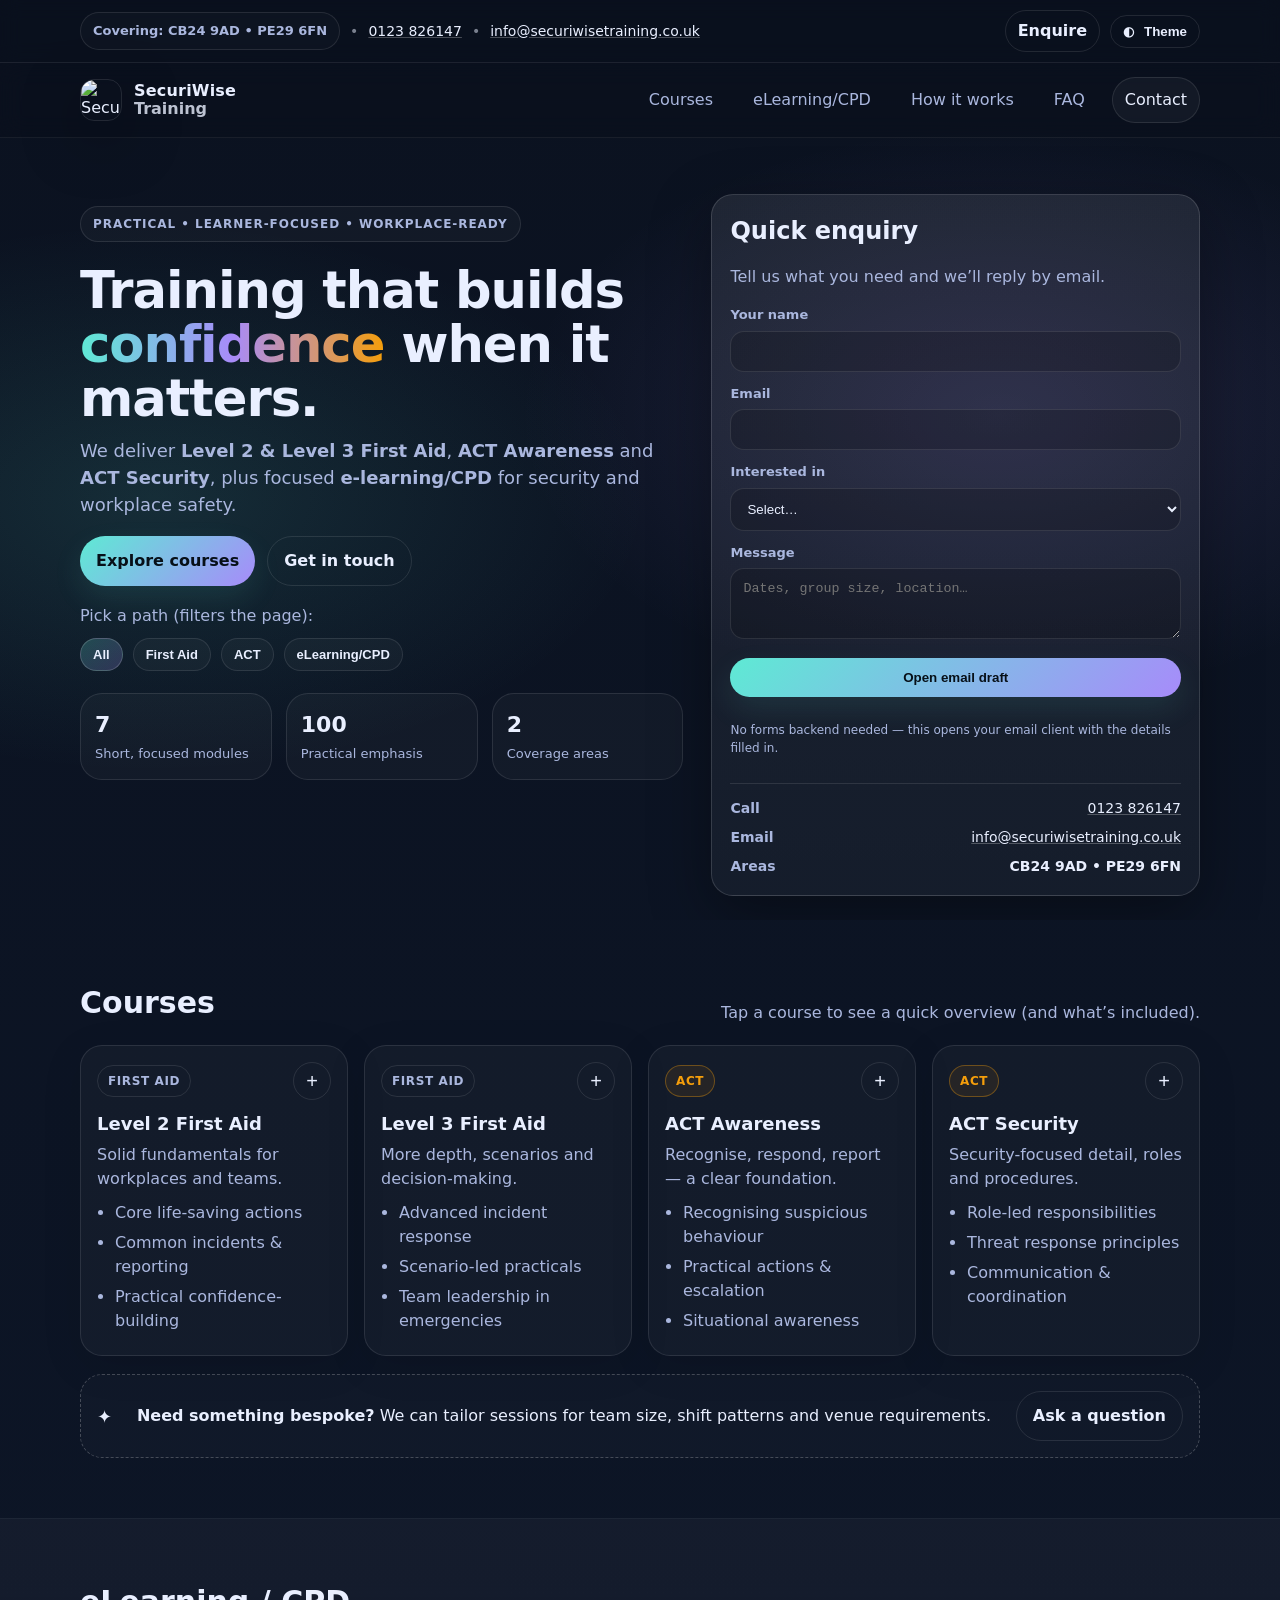
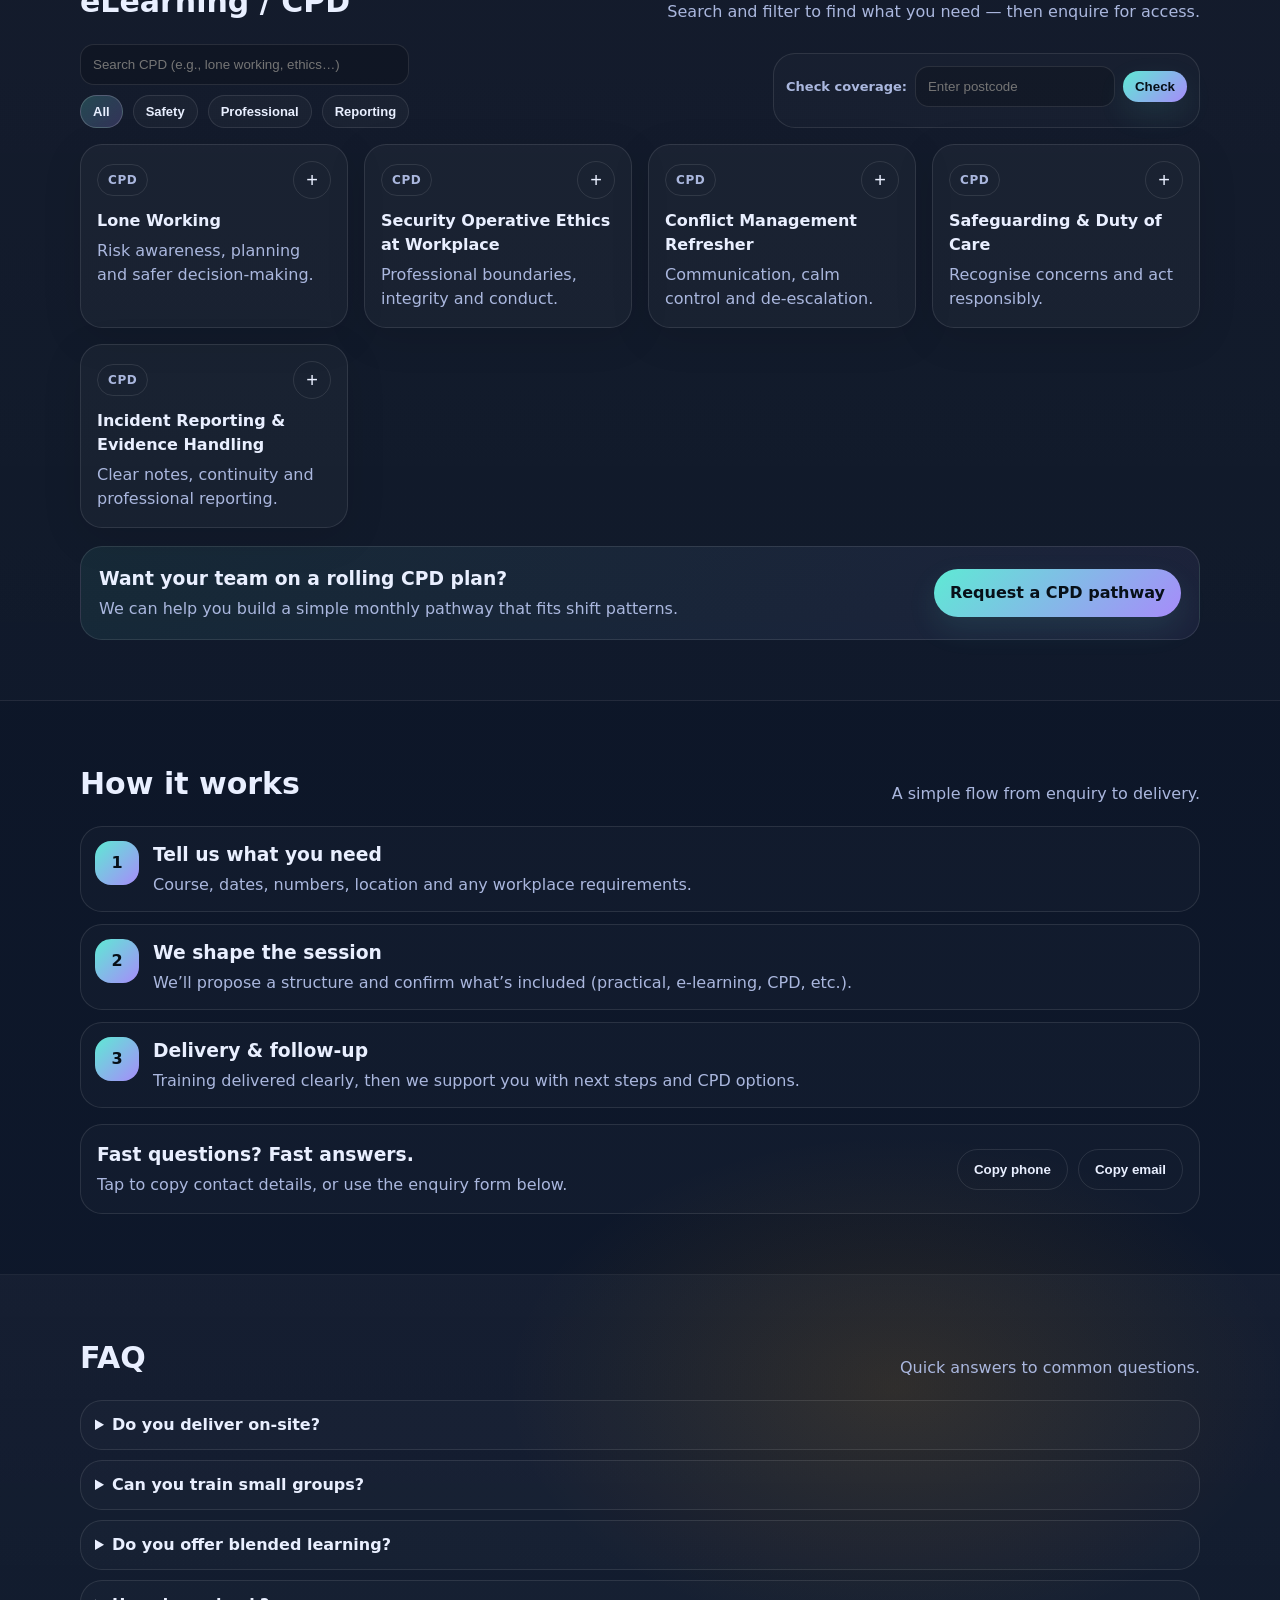
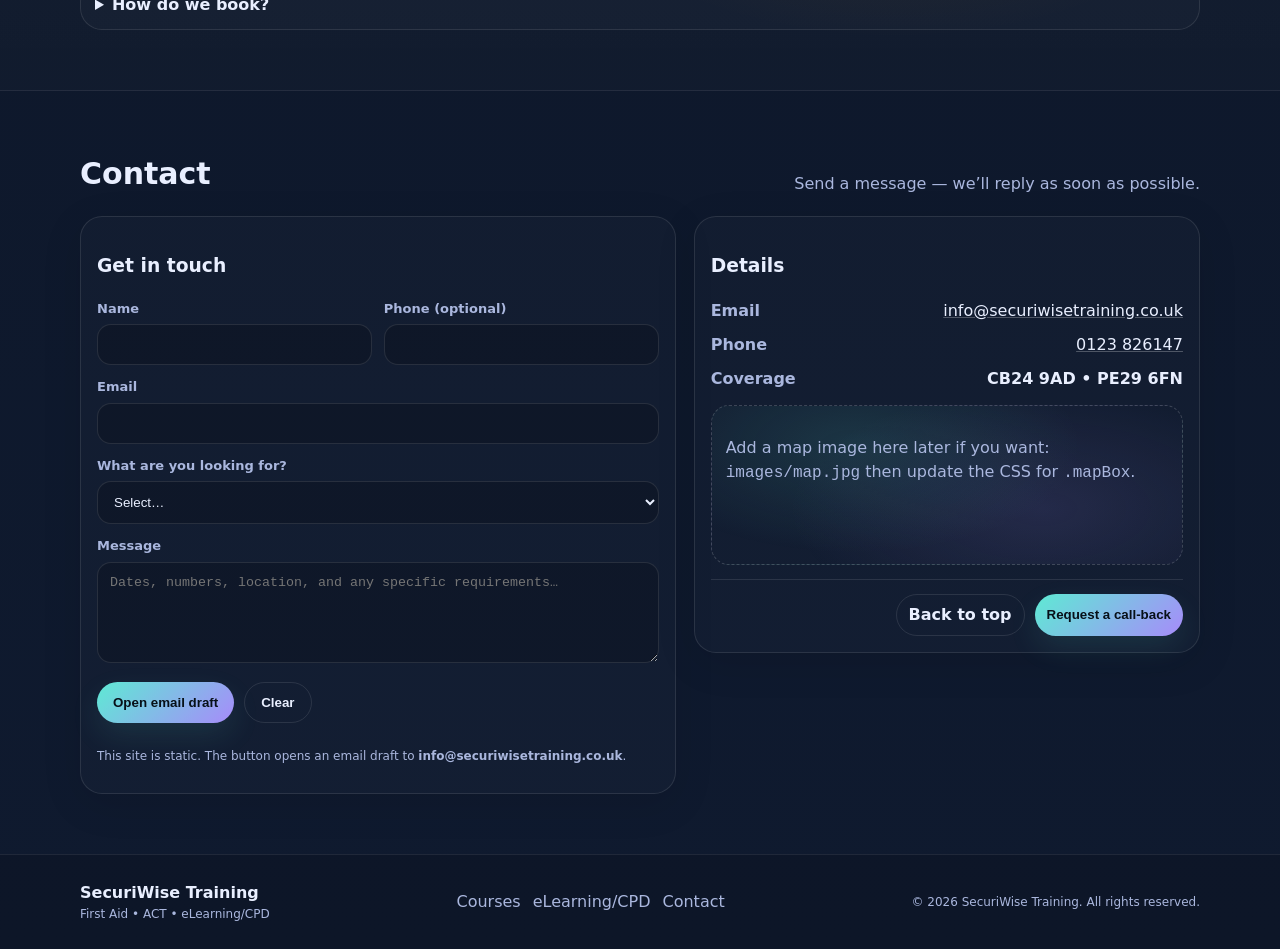
==== index.html @ cd2e047e "Add files via upload" ====
<!doctype html>
<html lang="en-GB">
<head>
  <meta charset="utf-8" />
  <meta name="viewport" content="width=device-width, initial-scale=1" />
  <meta name="theme-color" content="#0b1220" />
  <meta name="description" content="SecuriWise Training delivers Level 2 & Level 3 First Aid, ACT Awareness & ACT Security, plus e-learning/CPD for security and workplace safety." />

  <title>SecuriWise Training | First Aid • ACT • eLearning/CPD</title>

  <!-- Favicons (place in /images) -->
  <link rel="icon" type="image/png" href="images/favicon.png" />
  <link rel="apple-touch-icon" href="images/apple-touch-icon.png" />

  <!-- Social preview (replace image if you wish) -->
  <meta property="og:title" content="SecuriWise Training" />
  <meta property="og:description" content="First Aid (L2/L3), ACT Awareness & ACT Security, plus e-learning/CPD." />
  <meta property="og:image" content="images/og-image.png" />

  <link rel="stylesheet" href="styles.css" />
</head>

<body>
  <div class="scroll-progress" aria-hidden="true"><span></span></div>

  <!-- Top bar -->
  <div class="topbar" role="note" aria-label="Quick contact">
    <div class="container topbar__inner">
      <div class="topbar__left">
        <span class="chip chip--quiet">Covering: <strong>CB24 9AD</strong> • <strong>PE29 6FN</strong></span>
        <span class="topbar__sep" aria-hidden="true">•</span>
        <button class="linklike" data-copy="0123 826147" aria-label="Copy phone number">0123 826147</button>
        <span class="topbar__sep" aria-hidden="true">•</span>
        <button class="linklike" data-copy="info@securiwisetraining.co.uk" aria-label="Copy email address">info@securiwisetraining.co.uk</button>
      </div>

      <div class="topbar__right">
        <a class="btn btn--small btn--ghost" href="#contact">Enquire</a>
        <button class="btn btn--small btn--ghost" id="themeToggle" type="button" aria-label="Toggle theme">
          <span class="icon" aria-hidden="true">◐</span><span class="hide-sm">Theme</span>
        </button>
      </div>
    </div>
  </div>

  <!-- Header -->
  <header class="header" id="top">
    <div class="container header__inner">
      <a class="brand" href="#top" aria-label="SecuriWise Training home">
        <img class="brand__logo" src="images/logo.png" alt="SecuriWise Training logo" />
        <span class="brand__text">
          <span class="brand__name">SecuriWise</span>
          <span class="brand__tag">Training</span>
        </span>
      </a>

      <nav class="nav" aria-label="Primary">
        <button class="nav__toggle" id="navToggle" type="button" aria-expanded="false" aria-controls="navMenu">
          <span class="nav__toggleLines" aria-hidden="true"></span>
          <span class="sr-only">Menu</span>
        </button>

        <div class="nav__menu" id="navMenu">
          <a class="nav__link" href="#courses">Courses</a>
          <a class="nav__link" href="#elearning">eLearning/CPD</a>
          <a class="nav__link" href="#how">How it works</a>
          <a class="nav__link" href="#faq">FAQ</a>
          <a class="nav__link nav__cta" href="#contact">Contact</a>
        </div>
      </nav>
    </div>
  </header>

  <main>
    <!-- Hero -->
    <section class="hero">
      <div class="container hero__grid">
        <div class="hero__copy reveal">
          <p class="eyebrow">Practical • Learner-focused • Workplace-ready</p>
          <h1>Training that builds <span class="grad">confidence</span> when it matters.</h1>
          <p class="lead">
            We deliver <strong>Level 2 & Level 3 First Aid</strong>, <strong>ACT Awareness</strong> and <strong>ACT Security</strong>,
            plus focused <strong>e-learning/CPD</strong> for security and workplace safety.
          </p>

          <div class="hero__actions">
            <a class="btn" href="#courses">Explore courses</a>
            <a class="btn btn--ghost" href="#contact">Get in touch</a>
          </div>

          <div class="path">
            <p class="path__label">Pick a path (filters the page):</p>
            <div class="path__chips" role="group" aria-label="Course quick filters">
              <button class="chip chip--active" data-filter="all" type="button">All</button>
              <button class="chip" data-filter="firstaid" type="button">First Aid</button>
              <button class="chip" data-filter="act" type="button">ACT</button>
              <button class="chip" data-filter="cpd" type="button">eLearning/CPD</button>
            </div>
          </div>

          <div class="trust">
            <div class="trust__item">
              <span class="trust__num" data-count="7">0</span>
              <span class="trust__label">Short, focused modules</span>
            </div>
            <div class="trust__item">
              <span class="trust__num" data-count="100">0</span>
              <span class="trust__label">Practical emphasis</span>
            </div>
            <div class="trust__item">
              <span class="trust__num" data-count="2">0</span>
              <span class="trust__label">Coverage areas</span>
            </div>
          </div>
        </div>

        <div class="hero__card reveal" aria-label="Quick enquiry card">
          <div class="glassCard">
            <h2>Quick enquiry</h2>
            <p class="muted">Tell us what you need and we’ll reply by email.</p>

            <form id="quickForm" class="form">
              <label>
                <span>Your name</span>
                <input name="name" type="text" autocomplete="name" required />
              </label>

              <label>
                <span>Email</span>
                <input name="email" type="email" autocomplete="email" required />
              </label>

              <label>
                <span>Interested in</span>
                <select name="topic" required>
                  <option value="" selected disabled>Select…</option>
                  <option>Level 2 First Aid</option>
                  <option>Level 3 First Aid</option>
                  <option>ACT Awareness</option>
                  <option>ACT Security</option>
                  <option>eLearning/CPD</option>
                </select>
              </label>

              <label>
                <span>Message</span>
                <textarea name="message" rows="3" placeholder="Dates, group size, location…" required></textarea>
              </label>

              <button class="btn btn--full" type="submit">Open email draft</button>
              <p class="tiny muted">No forms backend needed — this opens your email client with the details filled in.</p>
            </form>

            <div class="divider"></div>

            <div class="mini">
              <div class="mini__row">
                <span class="mini__k">Call</span>
                <button class="linklike" data-copy="0123 826147">0123 826147</button>
              </div>
              <div class="mini__row">
                <span class="mini__k">Email</span>
                <button class="linklike" data-copy="info@securiwisetraining.co.uk">info@securiwisetraining.co.uk</button>
              </div>
              <div class="mini__row">
                <span class="mini__k">Areas</span>
                <span class="mini__v">CB24 9AD • PE29 6FN</span>
              </div>
            </div>
          </div>
        </div>
      </div>

      <div class="hero__bg" aria-hidden="true"></div>
    </section>

    <!-- Courses -->
    <section class="section" id="courses">
      <div class="container">
        <div class="section__head reveal">
          <h2>Courses</h2>
          <p class="muted">Tap a course to see a quick overview (and what’s included).</p>
        </div>

        <div class="grid cards" id="courseGrid" aria-label="Course list">
          <!-- First Aid -->
          <article class="card reveal" data-tags="firstaid">
            <div class="card__top">
              <span class="pill">First Aid</span>
              <button class="iconBtn" data-open="l2" aria-label="Open details">+</button>
            </div>
            <h3>Level 2 First Aid</h3>
            <p class="muted">Solid fundamentals for workplaces and teams.</p>
            <ul class="ticks">
              <li>Core life-saving actions</li>
              <li>Common incidents & reporting</li>
              <li>Practical confidence-building</li>
            </ul>
          </article>

          <article class="card reveal" data-tags="firstaid">
            <div class="card__top">
              <span class="pill">First Aid</span>
              <button class="iconBtn" data-open="l3" aria-label="Open details">+</button>
            </div>
            <h3>Level 3 First Aid</h3>
            <p class="muted">More depth, scenarios and decision-making.</p>
            <ul class="ticks">
              <li>Advanced incident response</li>
              <li>Scenario-led practicals</li>
              <li>Team leadership in emergencies</li>
            </ul>
          </article>

          <!-- ACT -->
          <article class="card reveal" data-tags="act">
            <div class="card__top">
              <span class="pill pill--warn">ACT</span>
              <button class="iconBtn" data-open="act-awareness" aria-label="Open details">+</button>
            </div>
            <h3>ACT Awareness</h3>
            <p class="muted">Recognise, respond, report — a clear foundation.</p>
            <ul class="ticks">
              <li>Recognising suspicious behaviour</li>
              <li>Practical actions & escalation</li>
              <li>Situational awareness</li>
            </ul>
          </article>

          <article class="card reveal" data-tags="act">
            <div class="card__top">
              <span class="pill pill--warn">ACT</span>
              <button class="iconBtn" data-open="act-security" aria-label="Open details">+</button>
            </div>
            <h3>ACT Security</h3>
            <p class="muted">Security-focused detail, roles and procedures.</p>
            <ul class="ticks">
              <li>Role-led responsibilities</li>
              <li>Threat response principles</li>
              <li>Communication & coordination</li>
            </ul>
          </article>
        </div>

        <div class="note reveal">
          <div class="note__icon" aria-hidden="true">✦</div>
          <div class="note__body">
            <p><strong>Need something bespoke?</strong> We can tailor sessions for team size, shift patterns and venue requirements.</p>
          </div>
          <a class="btn btn--ghost" href="#contact">Ask a question</a>
        </div>
      </div>
    </section>

    <!-- eLearning / CPD -->
    <section class="section section--alt" id="elearning">
      <div class="container">
        <div class="section__head reveal">
          <h2>eLearning / CPD</h2>
          <p class="muted">Search and filter to find what you need — then enquire for access.</p>
        </div>

        <div class="cpdTools reveal">
          <div class="cpdTools__left">
            <label class="search">
              <span class="sr-only">Search CPD</span>
              <input id="cpdSearch" type="search" placeholder="Search CPD (e.g., lone working, ethics…)" />
            </label>

            <div class="tagRow" role="group" aria-label="CPD filters">
              <button class="chip chip--active" data-cpd="all" type="button">All</button>
              <button class="chip" data-cpd="safety" type="button">Safety</button>
              <button class="chip" data-cpd="professional" type="button">Professional</button>
              <button class="chip" data-cpd="reporting" type="button">Reporting</button>
            </div>
          </div>

          <div class="cpdTools__right">
            <div class="checker" aria-label="Coverage checker">
              <span class="checker__label">Check coverage:</span>
              <input id="postcode" type="text" inputmode="text" placeholder="Enter postcode" />
              <button class="btn btn--small" id="checkBtn" type="button">Check</button>
              <span class="checker__out" id="checkOut" aria-live="polite"></span>
            </div>
          </div>
        </div>

        <div class="grid cards" id="cpdGrid" aria-label="CPD list">
          <article class="card card--compact reveal" data-cpd-tags="safety">
            <div class="card__top">
              <span class="pill pill--quiet">CPD</span>
              <button class="iconBtn" data-open="cpd-lone" aria-label="Open details">+</button>
            </div>
            <h3>Lone Working</h3>
            <p class="muted">Risk awareness, planning and safer decision-making.</p>
          </article>

          <article class="card card--compact reveal" data-cpd-tags="professional">
            <div class="card__top">
              <span class="pill pill--quiet">CPD</span>
              <button class="iconBtn" data-open="cpd-ethics" aria-label="Open details">+</button>
            </div>
            <h3>Security Operative Ethics at Workplace</h3>
            <p class="muted">Professional boundaries, integrity and conduct.</p>
          </article>

          <article class="card card--compact reveal" data-cpd-tags="professional">
            <div class="card__top">
              <span class="pill pill--quiet">CPD</span>
              <button class="iconBtn" data-open="cpd-conflict" aria-label="Open details">+</button>
            </div>
            <h3>Conflict Management Refresher</h3>
            <p class="muted">Communication, calm control and de-escalation.</p>
          </article>

          <article class="card card--compact reveal" data-cpd-tags="professional">
            <div class="card__top">
              <span class="pill pill--quiet">CPD</span>
              <button class="iconBtn" data-open="cpd-safeguarding" aria-label="Open details">+</button>
            </div>
            <h3>Safeguarding & Duty of Care</h3>
            <p class="muted">Recognise concerns and act responsibly.</p>
          </article>

          <article class="card card--compact reveal" data-cpd-tags="reporting">
            <div class="card__top">
              <span class="pill pill--quiet">CPD</span>
              <button class="iconBtn" data-open="cpd-reporting" aria-label="Open details">+</button>
            </div>
            <h3>Incident Reporting & Evidence Handling</h3>
            <p class="muted">Clear notes, continuity and professional reporting.</p>
          </article>
        </div>

        <div class="ctaRow reveal">
          <div class="ctaRow__text">
            <h3>Want your team on a rolling CPD plan?</h3>
            <p class="muted">We can help you build a simple monthly pathway that fits shift patterns.</p>
          </div>
          <a class="btn" href="#contact">Request a CPD pathway</a>
        </div>
      </div>
    </section>

    <!-- How it works -->
    <section class="section" id="how">
      <div class="container">
        <div class="section__head reveal">
          <h2>How it works</h2>
          <p class="muted">A simple flow from enquiry to delivery.</p>
        </div>

        <div class="steps">
          <div class="step reveal">
            <div class="step__num">1</div>
            <div class="step__body">
              <h3>Tell us what you need</h3>
              <p class="muted">Course, dates, numbers, location and any workplace requirements.</p>
            </div>
          </div>

          <div class="step reveal">
            <div class="step__num">2</div>
            <div class="step__body">
              <h3>We shape the session</h3>
              <p class="muted">We’ll propose a structure and confirm what’s included (practical, e-learning, CPD, etc.).</p>
            </div>
          </div>

          <div class="step reveal">
            <div class="step__num">3</div>
            <div class="step__body">
              <h3>Delivery & follow-up</h3>
              <p class="muted">Training delivered clearly, then we support you with next steps and CPD options.</p>
            </div>
          </div>
        </div>

        <div class="banner reveal">
          <div>
            <h3>Fast questions? Fast answers.</h3>
            <p class="muted">Tap to copy contact details, or use the enquiry form below.</p>
          </div>
          <div class="banner__actions">
            <button class="btn btn--ghost" data-copy="0123 826147" type="button">Copy phone</button>
            <button class="btn btn--ghost" data-copy="info@securiwisetraining.co.uk" type="button">Copy email</button>
          </div>
        </div>
      </div>
    </section>

    <!-- FAQ -->
    <section class="section section--alt" id="faq">
      <div class="container">
        <div class="section__head reveal">
          <h2>FAQ</h2>
          <p class="muted">Quick answers to common questions.</p>
        </div>

        <div class="faq" id="faqList">
          <details class="faq__item reveal">
            <summary>Do you deliver on-site?</summary>
            <p>Yes — depending on group size and facilities. Tell us your postcode and preferred dates and we’ll advise.</p>
          </details>

          <details class="faq__item reveal">
            <summary>Can you train small groups?</summary>
            <p>Absolutely. We can deliver for individuals, small teams, or larger cohorts — just share numbers and requirements.</p>
          </details>

          <details class="faq__item reveal">
            <summary>Do you offer blended learning?</summary>
            <p>Yes. Some topics work well with e-learning plus a short practical or workshop session.</p>
          </details>

          <details class="faq__item reveal">
            <summary>How do we book?</summary>
            <p>Use the enquiry form below (or the quick enquiry card at the top). We’ll confirm availability and the best route.</p>
          </details>
        </div>
      </div>
    </section>

    <!-- Contact -->
    <section class="section" id="contact">
      <div class="container">
        <div class="section__head reveal">
          <h2>Contact</h2>
          <p class="muted">Send a message — we’ll reply as soon as possible.</p>
        </div>

        <div class="contactGrid">
          <div class="contactCard reveal">
            <h3>Get in touch</h3>

            <form id="contactForm" class="form">
              <div class="form__row">
                <label>
                  <span>Name</span>
                  <input name="name" type="text" autocomplete="name" required />
                </label>
                <label>
                  <span>Phone (optional)</span>
                  <input name="phone" type="tel" autocomplete="tel" />
                </label>
              </div>

              <label>
                <span>Email</span>
                <input name="email" type="email" autocomplete="email" required />
              </label>

              <label>
                <span>What are you looking for?</span>
                <select name="interest" required>
                  <option value="" selected disabled>Select…</option>
                  <option>Level 2 First Aid</option>
                  <option>Level 3 First Aid</option>
                  <option>ACT Awareness</option>
                  <option>ACT Security</option>
                  <option>eLearning / CPD</option>
                  <option>Bespoke / Other</option>
                </select>
              </label>

              <label>
                <span>Message</span>
                <textarea name="message" rows="5" placeholder="Dates, numbers, location, and any specific requirements…" required></textarea>
              </label>

              <div class="form__actions">
                <button class="btn" type="submit">Open email draft</button>
                <button class="btn btn--ghost" type="reset">Clear</button>
              </div>

              <p class="tiny muted">This site is static. The button opens an email draft to <strong>info@securiwisetraining.co.uk</strong>.</p>
            </form>
          </div>

          <aside class="infoCard reveal" aria-label="Contact details">
            <h3>Details</h3>

            <div class="infoList">
              <div class="infoRow">
                <span class="infoK">Email</span>
                <button class="linklike" data-copy="info@securiwisetraining.co.uk">info@securiwisetraining.co.uk</button>
              </div>
              <div class="infoRow">
                <span class="infoK">Phone</span>
                <button class="linklike" data-copy="0123 826147">0123 826147</button>
              </div>
              <div class="infoRow">
                <span class="infoK">Coverage</span>
                <span class="infoV">CB24 9AD • PE29 6FN</span>
              </div>
            </div>

            <div class="mapBox" role="img" aria-label="Map placeholder">
              <p class="muted">
                Add a map image here later if you want:
                <code>images/map.jpg</code> then update the CSS for <code>.mapBox</code>.
              </p>
            </div>

            <div class="divider"></div>

            <div class="infoActions">
              <a class="btn btn--small btn--ghost" href="#top">Back to top</a>
              <button class="btn btn--small" id="callBtn" type="button">Request a call-back</button>
            </div>
          </aside>
        </div>
      </div>
    </section>
  </main>

  <footer class="footer">
    <div class="container footer__inner">
      <div>
        <strong>SecuriWise Training</strong>
        <div class="muted tiny">First Aid • ACT • eLearning/CPD</div>
      </div>
      <div class="footer__links">
        <a href="#courses">Courses</a>
        <a href="#elearning">eLearning/CPD</a>
        <a href="#contact">Contact</a>
      </div>
      <div class="muted tiny">© <span id="year"></span> SecuriWise Training. All rights reserved.</div>
    </div>
  </footer>

  <!-- Modal -->
  <dialog class="modal" id="modal">
    <form method="dialog" class="modal__inner">
      <div class="modal__head">
        <h3 id="modalTitle">Title</h3>
        <button class="iconBtn" value="cancel" aria-label="Close">×</button>
      </div>
      <div class="modal__body" id="modalBody"></div>
      <div class="modal__foot">
        <button class="btn btn--ghost" value="cancel">Close</button>
        <a class="btn" href="#contact" id="modalCta">Enquire</a>
      </div>
    </form>
  </dialog>

  <div class="toast" id="toast" role="status" aria-live="polite" aria-atomic="true"></div>

  <script src="script.js"></script>
</body>
</html>
---- styles.css ----
/* SecuriWise Training — 1-page site
   Tip: add your images inside /images and keep filenames the same. */

:root{
  --bg:#0b1220;
  --bg2:#0f1a2f;
  --card:#111c33;
  --card2:#0e172b;
  --text:#e9efff;
  --muted:#aab7de;
  --line: rgba(255,255,255,.10);
  --shadow: 0 18px 60px rgba(0,0,0,.35);
  --radius: 22px;

  --accent1:#5eead4; /* teal */
  --accent2:#a78bfa; /* violet */
  --accent3:#f59e0b; /* amber */
}

[data-theme="light"]{
  --bg:#f6f8ff;
  --bg2:#eef2ff;
  --card:#ffffff;
  --card2:#ffffff;
  --text:#0b1220;
  --muted:#4b5a78;
  --line: rgba(10,18,32,.12);
  --shadow: 0 14px 50px rgba(10,18,32,.12);
}

*{box-sizing:border-box}
html{scroll-behavior:smooth}
body{
  margin:0;
  font-family: ui-sans-serif, system-ui, -apple-system, Segoe UI, Roboto, Helvetica, Arial, "Apple Color Emoji","Segoe UI Emoji";
  background:
    radial-gradient(900px 500px at 12% 12%, rgba(94,234,212,.12), transparent 55%),
    radial-gradient(800px 480px at 78% 10%, rgba(167,139,250,.14), transparent 60%),
    radial-gradient(650px 420px at 70% 72%, rgba(245,158,11,.12), transparent 60%),
    linear-gradient(180deg, var(--bg), var(--bg2));
  color:var(--text);
  line-height:1.5;
}

img{max-width:100%; height:auto}
a{color:inherit; text-decoration:none}
code{font-family: ui-monospace, SFMono-Regular, Menlo, Monaco, Consolas, "Liberation Mono", "Courier New", monospace}

.container{
  width:min(1120px, calc(100% - 40px));
  margin-inline:auto;
}

/* Progress bar */
.scroll-progress{
  position:fixed; top:0; left:0; right:0; height:3px;
  background: transparent;
  z-index:9999;
}
.scroll-progress span{
  display:block; height:100%;
  width:0%;
  background: linear-gradient(90deg, var(--accent1), var(--accent2), var(--accent3));
}

/* Topbar */
.topbar{
  position:sticky; top:0;
  z-index:1000;
  background: rgba(10,16,28,.65);
  border-bottom: 1px solid rgba(255,255,255,.08);
  backdrop-filter: blur(10px);
}
[data-theme="light"] .topbar{
  background: rgba(255,255,255,.75);
  border-bottom: 1px solid rgba(10,18,32,.10);
}
.topbar__inner{
  display:flex; align-items:center; justify-content:space-between;
  gap:14px;
  padding:10px 0;
}
.topbar__left{
  display:flex; flex-wrap:wrap; align-items:center; gap:10px;
  font-size: 14px;
}
.topbar__sep{opacity:.5}
.topbar__right{display:flex; align-items:center; gap:10px}

.linklike{
  background:none; border:none; padding:0;
  color:inherit; cursor:pointer;
  font:inherit;
  text-decoration: underline;
  text-decoration-color: rgba(255,255,255,.25);
}
[data-theme="light"] .linklike{ text-decoration-color: rgba(10,18,32,.25); }
.linklike:hover{opacity:.9}

/* Buttons */
.btn{
  appearance:none;
  border:0;
  border-radius: 999px;
  padding: 12px 16px;
  cursor:pointer;
  background: linear-gradient(135deg, var(--accent1), var(--accent2));
  color: #071018;
  font-weight: 700;
  display:inline-flex; align-items:center; gap:10px;
  box-shadow: 0 12px 30px rgba(94,234,212,.10);
}
.btn:hover{transform: translateY(-1px)}
.btn:active{transform: translateY(0)}
.btn--ghost{
  background: transparent;
  color: var(--text);
  border: 1px solid var(--line);
  box-shadow:none;
}
.btn--small{padding:8px 12px; font-weight:700}
.btn--full{width:100%; justify-content:center}

.iconBtn{
  width:38px; height:38px;
  border-radius: 999px;
  border: 1px solid var(--line);
  background: transparent;
  color: var(--text);
  cursor:pointer;
  font-size: 20px;
  display:grid; place-items:center;
}
.iconBtn:hover{background: rgba(255,255,255,.06)}
[data-theme="light"] .iconBtn:hover{background: rgba(10,18,32,.05)}

/* Header */
.header{
  position:sticky;
  top:52px; /* below topbar */
  z-index:900;
  background: rgba(10,16,28,.42);
  backdrop-filter: blur(12px);
  border-bottom: 1px solid rgba(255,255,255,.06);
}
[data-theme="light"] .header{
  background: rgba(255,255,255,.65);
  border-bottom: 1px solid rgba(10,18,32,.10);
}
.header__inner{
  display:flex; align-items:center; justify-content:space-between;
  padding:14px 0;
  gap:16px;
}

.brand{
  display:flex; align-items:center; gap:12px;
  min-width: 240px;
}
.brand__logo{
  width:42px; height:42px;
  border-radius: 14px;
  border: 1px solid var(--line);
  box-shadow: var(--shadow);
  object-fit: cover;
}
.brand__text{display:flex; flex-direction:column; line-height:1.1}
.brand__name{font-weight:900; letter-spacing:.2px}
.brand__tag{font-weight:700; opacity:.8}

/* Nav */
.nav{display:flex; align-items:center}
.nav__toggle{
  display:none;
  width:44px; height:44px;
  border-radius: 14px;
  border: 1px solid var(--line);
  background: transparent;
  color: var(--text);
}
.nav__toggleLines{
  width:18px; height:2px; background: currentColor;
  display:block; position:relative; margin:auto;
}
.nav__toggleLines::before,.nav__toggleLines::after{
  content:""; position:absolute; left:0;
  width:18px; height:2px; background: currentColor;
}
.nav__toggleLines::before{top:-6px}
.nav__toggleLines::after{top:6px}

.nav__menu{
  display:flex; align-items:center; gap:14px;
}
.nav__link{
  padding:10px 12px;
  border-radius: 999px;
  border: 1px solid transparent;
  color: var(--muted);
}
.nav__link:hover{
  color: var(--text);
  background: rgba(255,255,255,.06);
  border-color: var(--line);
}
[data-theme="light"] .nav__link:hover{background: rgba(10,18,32,.05)}
.nav__cta{
  color: var(--text);
  border-color: var(--line);
  background: rgba(255,255,255,.04);
}

/* Hero */
.hero{
  position:relative;
  padding: 56px 0 24px;
  overflow:hidden;
}
.hero__grid{
  display:grid;
  grid-template-columns: 1.05fr .85fr;
  gap: 28px;
  align-items:start;
}
.hero__copy h1{
  font-size: clamp(34px, 4vw, 54px);
  letter-spacing: -0.02em;
  line-height: 1.05;
  margin: 10px 0 12px;
}
.hero__copy .lead{
  font-size: 18px;
  color: var(--muted);
  margin: 0 0 18px;
}
.eyebrow{
  display:inline-block;
  font-weight:800;
  letter-spacing:.08em;
  text-transform:uppercase;
  font-size: 12px;
  color: var(--muted);
  border: 1px solid var(--line);
  padding: 8px 12px;
  border-radius: 999px;
  background: rgba(255,255,255,.03);
}
.grad{
  background: linear-gradient(90deg, var(--accent1), var(--accent2), var(--accent3));
  -webkit-background-clip:text;
  background-clip:text;
  color: transparent;
}
.hero__actions{display:flex; gap:12px; flex-wrap:wrap; margin: 10px 0 16px}
.path{margin-top:18px}
.path__label{margin:0 0 10px; color: var(--muted)}
.path__chips{display:flex; flex-wrap:wrap; gap:10px}
.chip{
  border: 1px solid var(--line);
  background: rgba(255,255,255,.03);
  color: var(--text);
  padding: 8px 12px;
  border-radius: 999px;
  cursor:pointer;
  font-weight: 800;
  font-size: 13px;
}
.chip:hover{background: rgba(255,255,255,.07)}
.chip--active{
  background: linear-gradient(135deg, rgba(94,234,212,.22), rgba(167,139,250,.22));
  border-color: rgba(255,255,255,.18);
}
.chip--quiet{background: rgba(255,255,255,.02); font-weight:700; color: var(--muted)}
.pill{
  font-size: 12px;
  font-weight: 900;
  letter-spacing:.05em;
  text-transform:uppercase;
  padding: 6px 10px;
  border-radius: 999px;
  border: 1px solid var(--line);
  color: var(--muted);
}
.pill--warn{color: var(--accent3); border-color: rgba(245,158,11,.35); background: rgba(245,158,11,.08)}
.pill--quiet{color: var(--muted)}

.trust{
  display:grid;
  grid-template-columns: repeat(3, 1fr);
  gap: 14px;
  margin-top: 22px;
}
.trust__item{
  padding: 14px;
  border-radius: var(--radius);
  border: 1px solid var(--line);
  background: rgba(255,255,255,.03);
}
.trust__num{
  font-size: 22px;
  font-weight: 900;
  display:block;
}
.trust__label{color: var(--muted); font-size: 13px}

/* Glass card */
.glassCard{
  border-radius: var(--radius);
  border: 1px solid rgba(255,255,255,.14);
  background: linear-gradient(180deg, rgba(255,255,255,.08), rgba(255,255,255,.04));
  box-shadow: var(--shadow);
  padding: 18px;
}
[data-theme="light"] .glassCard{
  background: linear-gradient(180deg, rgba(10,18,32,.04), rgba(10,18,32,.02));
  border-color: rgba(10,18,32,.10);
}
.hero__card h2{margin:0 0 6px}
.muted{color: var(--muted)}
.tiny{font-size: 12px}
.divider{height:1px; background: var(--line); margin: 14px 0}

/* Forms */
.form{display:grid; gap: 12px; margin-top: 10px}
label span{display:block; font-size: 13px; color: var(--muted); margin-bottom: 6px; font-weight:700}
input, select, textarea{
  width:100%;
  padding: 12px 12px;
  border-radius: 14px;
  border: 1px solid var(--line);
  background: rgba(0,0,0,.18);
  color: var(--text);
  outline:none;
}
[data-theme="light"] input, [data-theme="light"] select, [data-theme="light"] textarea{
  background: rgba(255,255,255,.9);
  color: var(--text);
}
input:focus, select:focus, textarea:focus{
  border-color: rgba(94,234,212,.5);
  box-shadow: 0 0 0 4px rgba(94,234,212,.12);
}
.form__row{display:grid; grid-template-columns: 1fr 1fr; gap: 12px}
.form__actions{display:flex; gap: 10px; flex-wrap:wrap}

/* Mini info */
.mini{display:grid; gap: 8px}
.mini__row{display:flex; justify-content:space-between; gap: 12px; font-size: 14px}
.mini__k{color: var(--muted); font-weight:700}
.mini__v{color: var(--text); font-weight:700}

/* Sections */
.section{padding: 60px 0}
.section--alt{
  background: linear-gradient(180deg, rgba(255,255,255,.03), rgba(255,255,255,.01));
  border-top: 1px solid rgba(255,255,255,.06);
  border-bottom: 1px solid rgba(255,255,255,.06);
}
[data-theme="light"] .section--alt{
  background: linear-gradient(180deg, rgba(10,18,32,.03), rgba(10,18,32,.015));
  border-top: 1px solid rgba(10,18,32,.10);
  border-bottom: 1px solid rgba(10,18,32,.10);
}
.section__head{display:flex; align-items:flex-end; justify-content:space-between; gap: 20px; margin-bottom: 20px}
.section__head h2{margin:0; font-size: 30px}
.section__head p{margin:0; max-width: 62ch}

/* Grid cards */
.grid{
  display:grid;
  grid-template-columns: repeat(4, 1fr);
  gap: 16px;
}
.card{
  border-radius: var(--radius);
  border: 1px solid var(--line);
  background: rgba(255,255,255,.03);
  padding: 16px;
  box-shadow: 0 10px 40px rgba(0,0,0,.10);
  position:relative;
  overflow:hidden;
}
[data-theme="light"] .card{background: rgba(255,255,255,.95)}
.card__top{display:flex; justify-content:space-between; align-items:center; gap:10px}
.card h3{margin: 10px 0 6px; font-size: 18px}
.card p{margin:0}
.card--compact h3{font-size: 16px}
.ticks{margin: 10px 0 0; padding-left: 18px; color: var(--muted)}
.ticks li{margin: 6px 0}
.cards .card:hover{
  transform: translateY(-2px);
  box-shadow: var(--shadow);
  border-color: rgba(255,255,255,.18);
}

/* Note */
.note{
  margin-top: 18px;
  display:flex; align-items:center; justify-content:space-between; gap: 16px;
  padding: 16px;
  border-radius: var(--radius);
  border: 1px dashed rgba(255,255,255,.22);
  background: rgba(255,255,255,.02);
}
[data-theme="light"] .note{border-color: rgba(10,18,32,.18)}
.note__icon{font-size: 18px}
.note__body p{margin:0}

/* CPD tools */
.cpdTools{
  display:flex; align-items:flex-end; justify-content:space-between; gap: 16px;
  margin-bottom: 16px;
  flex-wrap:wrap;
}
.search input{min-width: min(520px, 100%)}
.tagRow{display:flex; flex-wrap:wrap; gap: 10px; margin-top: 10px}
.checker{
  display:grid;
  grid-template-columns: auto 1fr auto;
  gap: 8px;
  align-items:center;
  padding: 12px;
  border-radius: var(--radius);
  border: 1px solid var(--line);
  background: rgba(255,255,255,.02);
}
.checker input{min-width: 200px}
.checker__label{color: var(--muted); font-weight:800; font-size: 13px}
.checker__out{color: var(--muted); font-size: 13px}

/* CTA row */
.ctaRow{
  margin-top: 18px;
  padding: 18px;
  border-radius: var(--radius);
  border: 1px solid var(--line);
  background: linear-gradient(135deg, rgba(94,234,212,.08), rgba(167,139,250,.08));
  display:flex; align-items:center; justify-content:space-between; gap: 16px;
  flex-wrap:wrap;
}
.ctaRow h3{margin:0 0 4px}
.ctaRow p{margin:0}

/* Steps */
.steps{display:grid; gap: 12px}
.step{
  display:flex; gap: 14px; align-items:flex-start;
  padding: 14px;
  border-radius: var(--radius);
  border: 1px solid var(--line);
  background: rgba(255,255,255,.02);
}
.step__num{
  width:44px; height:44px;
  border-radius: 16px;
  display:grid; place-items:center;
  font-weight: 900;
  color: #071018;
  background: linear-gradient(135deg, var(--accent1), var(--accent2));
}
.step h3{margin:0 0 4px}
.step p{margin:0}

/* Banner */
.banner{
  margin-top: 16px;
  padding: 16px;
  border-radius: var(--radius);
  border: 1px solid var(--line);
  background: rgba(255,255,255,.02);
  display:flex; justify-content:space-between; align-items:center; gap: 12px;
  flex-wrap:wrap;
}
.banner h3{margin:0 0 4px}
.banner p{margin:0}
.banner__actions{display:flex; gap: 10px; flex-wrap:wrap}

/* FAQ */
.faq{display:grid; gap: 10px}
.faq__item{
  border-radius: var(--radius);
  border: 1px solid var(--line);
  background: rgba(255,255,255,.02);
  padding: 12px 14px;
}
.faq__item summary{
  cursor:pointer;
  font-weight: 900;
}
.faq__item p{margin: 10px 0 0; color: var(--muted)}
.faq__item[open]{background: rgba(255,255,255,.04)}

/* Contact */
.contactGrid{
  display:grid;
  grid-template-columns: 1fr .85fr;
  gap: 18px;
  align-items:start;
}
.contactCard, .infoCard{
  border-radius: var(--radius);
  border: 1px solid var(--line);
  background: rgba(255,255,255,.02);
  box-shadow: 0 10px 40px rgba(0,0,0,.10);
  padding: 16px;
}
.infoList{display:grid; gap: 10px; margin-top: 12px}
.infoRow{display:flex; justify-content:space-between; gap: 12px}
.infoK{color: var(--muted); font-weight:800}
.infoV{font-weight:800}
.mapBox{
  margin-top: 14px;
  border-radius: 18px;
  border: 1px dashed rgba(255,255,255,.18);
  padding: 14px;
  min-height: 160px;
  background:
    radial-gradient(380px 180px at 30% 25%, rgba(94,234,212,.12), transparent 60%),
    radial-gradient(420px 200px at 70% 65%, rgba(167,139,250,.12), transparent 60%);
}
[data-theme="light"] .mapBox{border-color: rgba(10,18,32,.18)}
.infoActions{display:flex; gap: 10px; flex-wrap:wrap; justify-content:flex-end}

/* Footer */
.footer{
  padding: 26px 0;
  border-top: 1px solid rgba(255,255,255,.08);
  background: rgba(0,0,0,.14);
}
[data-theme="light"] .footer{background: rgba(255,255,255,.6); border-top: 1px solid rgba(10,18,32,.10)}
.footer__inner{
  display:flex; align-items:center; justify-content:space-between;
  gap: 14px; flex-wrap:wrap;
}
.footer__links{display:flex; gap: 12px; flex-wrap:wrap}
.footer__links a{color: var(--muted)}
.footer__links a:hover{color: var(--text)}

/* Modal */
.modal{
  border: 0;
  padding: 0;
  border-radius: var(--radius);
  width: min(720px, calc(100% - 28px));
  box-shadow: var(--shadow);
  background: transparent;
}
.modal::backdrop{background: rgba(0,0,0,.6)}
.modal__inner{
  border-radius: var(--radius);
  border: 1px solid var(--line);
  background: var(--card);
  padding: 14px;
}
[data-theme="light"] .modal__inner{background: #ffffff}
.modal__head{
  display:flex; align-items:center; justify-content:space-between;
  gap: 10px; padding: 6px 6px 10px;
  border-bottom: 1px solid var(--line);
}
.modal__head h3{margin:0}
.modal__body{padding: 12px 6px; color: var(--muted)}
.modal__body ul{margin: 10px 0 0; padding-left: 18px}
.modal__foot{
  display:flex; justify-content:flex-end; gap: 10px;
  padding: 10px 6px 6px;
  border-top: 1px solid var(--line);
}

/* Toast */
.toast{
  position: fixed;
  left: 50%;
  bottom: 18px;
  transform: translateX(-50%);
  z-index: 2000;
  background: rgba(0,0,0,.75);
  color: #fff;
  border: 1px solid rgba(255,255,255,.16);
  padding: 10px 12px;
  border-radius: 14px;
  max-width: min(540px, calc(100% - 28px));
  opacity: 0;
  pointer-events: none;
  transition: opacity .22s ease, transform .22s ease;
}
.toast.show{opacity: 1; transform: translateX(-50%) translateY(-4px)}

.sr-only{
  position:absolute; width:1px; height:1px; padding:0; margin:-1px;
  overflow:hidden; clip: rect(0,0,0,0); border:0;
}
.hide-sm{display:inline}

/* Reveal animation */
.reveal{opacity:0; transform: translateY(10px); transition: opacity .55s ease, transform .55s ease}
.reveal.in{opacity:1; transform:none}

/* Responsive */
@media (max-width: 980px){
  .hero__grid{grid-template-columns: 1fr; }
  .grid{grid-template-columns: repeat(2, 1fr)}
  .contactGrid{grid-template-columns: 1fr}
  .search input{min-width: 100%}
}

@media (max-width: 640px){
  .hide-sm{display:none}
  .topbar__inner{gap:10px}
  .brand{min-width: unset}
  .nav__toggle{display:inline-grid; place-items:center}
  .nav__menu{
    position:absolute;
    right: 20px;
    top: calc(52px + 62px);
    display:none;
    flex-direction:column;
    align-items:stretch;
    gap: 6px;
    padding: 10px;
    border-radius: var(--radius);
    border: 1px solid var(--line);
    background: rgba(10,16,28,.92);
    backdrop-filter: blur(14px);
    box-shadow: var(--shadow);
    min-width: 220px;
  }
  [data-theme="light"] .nav__menu{background: rgba(255,255,255,.94)}
  .nav__menu.open{display:flex}
  .nav__link{color: var(--text)}
  .trust{grid-template-columns: 1fr; }
  .form__row{grid-template-columns: 1fr}
  .grid{grid-template-columns: 1fr}
}
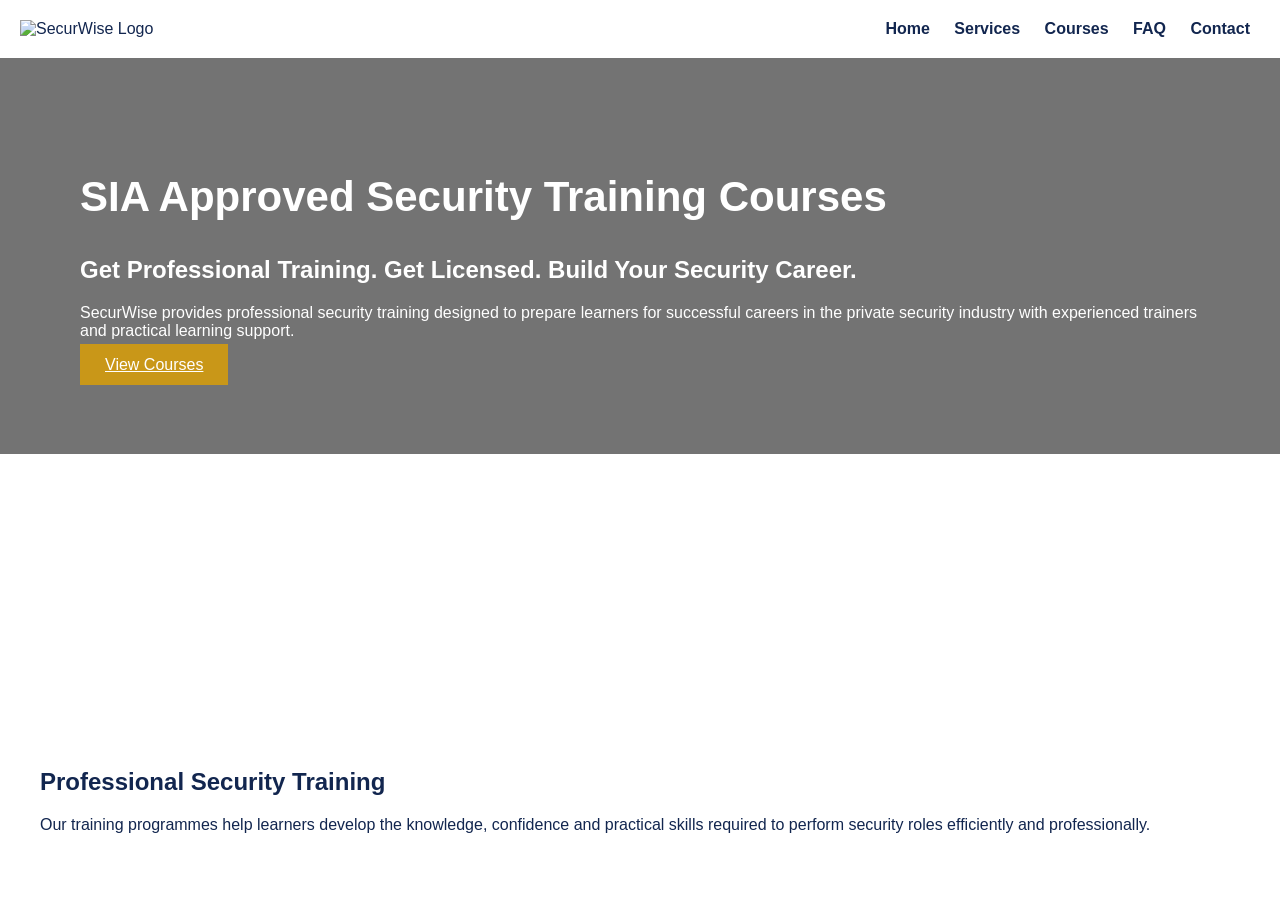
==== commit efe43ddc: "Add files via upload" ====
--- a/index.html
+++ b/index.html
@@ -1,551 +1,37 @@
-<!doctype html>
-<html lang="en-GB">
+<!DOCTYPE html>
+<html lang="en">
 <head>
-  <meta charset="utf-8" />
-  <meta name="viewport" content="width=device-width, initial-scale=1" />
-  <meta name="theme-color" content="#0b1220" />
-  <meta name="description" content="SecuriWise Training delivers Level 2 & Level 3 First Aid, ACT Awareness & ACT Security, plus e-learning/CPD for security and workplace safety." />
+<meta charset="UTF-8">
+<meta name="viewport" content="width=device-width, initial-scale=1.0">
+<title>SecurWise | SIA Approved Security Training Courses</title>
+<link rel="icon" href="images/favicon.png">
+<link rel="stylesheet" href="css/style.css">
+</head>
+<body>
+<header>
+<img src="images/logo.jpeg" class="logo" alt="SecurWise Logo">
+<nav>
+<a href="/">Home</a>
+<a href="services">Services</a>
+<a href="courses">Courses</a>
+<a href="faq">FAQ</a>
+<a href="contact">Contact</a>
+</nav>
+</header>
 
-  <title>SecuriWise Training | First Aid • ACT • eLearning/CPD</title>
+<section class="hero">
+<div class="overlay">
+<h1>SIA Approved Security Training Courses</h1>
+<h2>Get Professional Training. Get Licensed. Build Your Security Career.</h2>
+<p>SecurWise provides professional security training designed to prepare learners for successful careers in the private security industry with experienced trainers and practical learning support.</p>
+<a class="btn" href="courses">View Courses</a>
+</div>
+</section>
 
-  <!-- Favicons (place in /images) -->
-  <link rel="icon" type="image/png" href="images/favicon.png" />
-  <link rel="apple-touch-icon" href="images/apple-touch-icon.png" />
-
-  <!-- Social preview (replace image if you wish) -->
-  <meta property="og:title" content="SecuriWise Training" />
-  <meta property="og:description" content="First Aid (L2/L3), ACT Awareness & ACT Security, plus e-learning/CPD." />
-  <meta property="og:image" content="images/og-image.png" />
-
-  <link rel="stylesheet" href="styles.css" />
-</head>
-
-<body>
-  <div class="scroll-progress" aria-hidden="true"><span></span></div>
-
-  <!-- Top bar -->
-  <div class="topbar" role="note" aria-label="Quick contact">
-    <div class="container topbar__inner">
-      <div class="topbar__left">
-        <span class="chip chip--quiet">Covering: <strong>CB24 9AD</strong> • <strong>PE29 6FN</strong></span>
-        <span class="topbar__sep" aria-hidden="true">•</span>
-        <button class="linklike" data-copy="0123 826147" aria-label="Copy phone number">0123 826147</button>
-        <span class="topbar__sep" aria-hidden="true">•</span>
-        <button class="linklike" data-copy="info@securiwisetraining.co.uk" aria-label="Copy email address">info@securiwisetraining.co.uk</button>
-      </div>
-
-      <div class="topbar__right">
-        <a class="btn btn--small btn--ghost" href="#contact">Enquire</a>
-        <button class="btn btn--small btn--ghost" id="themeToggle" type="button" aria-label="Toggle theme">
-          <span class="icon" aria-hidden="true">◐</span><span class="hide-sm">Theme</span>
-        </button>
-      </div>
-    </div>
-  </div>
-
-  <!-- Header -->
-  <header class="header" id="top">
-    <div class="container header__inner">
-      <a class="brand" href="#top" aria-label="SecuriWise Training home">
-        <img class="brand__logo" src="images/logo.png" alt="SecuriWise Training logo" />
-        <span class="brand__text">
-          <span class="brand__name">SecuriWise</span>
-          <span class="brand__tag">Training</span>
-        </span>
-      </a>
-
-      <nav class="nav" aria-label="Primary">
-        <button class="nav__toggle" id="navToggle" type="button" aria-expanded="false" aria-controls="navMenu">
-          <span class="nav__toggleLines" aria-hidden="true"></span>
-          <span class="sr-only">Menu</span>
-        </button>
-
-        <div class="nav__menu" id="navMenu">
-          <a class="nav__link" href="#courses">Courses</a>
-          <a class="nav__link" href="#elearning">eLearning/CPD</a>
-          <a class="nav__link" href="#how">How it works</a>
-          <a class="nav__link" href="#faq">FAQ</a>
-          <a class="nav__link nav__cta" href="#contact">Contact</a>
-        </div>
-      </nav>
-    </div>
-  </header>
-
-  <main>
-    <!-- Hero -->
-    <section class="hero">
-      <div class="container hero__grid">
-        <div class="hero__copy reveal">
-          <p class="eyebrow">Practical • Learner-focused • Workplace-ready</p>
-          <h1>Training that builds <span class="grad">confidence</span> when it matters.</h1>
-          <p class="lead">
-            We deliver <strong>Level 2 & Level 3 First Aid</strong>, <strong>ACT Awareness</strong> and <strong>ACT Security</strong>,
-            plus focused <strong>e-learning/CPD</strong> for security and workplace safety.
-          </p>
-
-          <div class="hero__actions">
-            <a class="btn" href="#courses">Explore courses</a>
-            <a class="btn btn--ghost" href="#contact">Get in touch</a>
-          </div>
-
-          <div class="path">
-            <p class="path__label">Pick a path (filters the page):</p>
-            <div class="path__chips" role="group" aria-label="Course quick filters">
-              <button class="chip chip--active" data-filter="all" type="button">All</button>
-              <button class="chip" data-filter="firstaid" type="button">First Aid</button>
-              <button class="chip" data-filter="act" type="button">ACT</button>
-              <button class="chip" data-filter="cpd" type="button">eLearning/CPD</button>
-            </div>
-          </div>
-
-          <div class="trust">
-            <div class="trust__item">
-              <span class="trust__num" data-count="7">0</span>
-              <span class="trust__label">Short, focused modules</span>
-            </div>
-            <div class="trust__item">
-              <span class="trust__num" data-count="100">0</span>
-              <span class="trust__label">Practical emphasis</span>
-            </div>
-            <div class="trust__item">
-              <span class="trust__num" data-count="2">0</span>
-              <span class="trust__label">Coverage areas</span>
-            </div>
-          </div>
-        </div>
-
-        <div class="hero__card reveal" aria-label="Quick enquiry card">
-          <div class="glassCard">
-            <h2>Quick enquiry</h2>
-            <p class="muted">Tell us what you need and we’ll reply by email.</p>
-
-            <form id="quickForm" class="form">
-              <label>
-                <span>Your name</span>
-                <input name="name" type="text" autocomplete="name" required />
-              </label>
-
-              <label>
-                <span>Email</span>
-                <input name="email" type="email" autocomplete="email" required />
-              </label>
-
-              <label>
-                <span>Interested in</span>
-                <select name="topic" required>
-                  <option value="" selected disabled>Select…</option>
-                  <option>Level 2 First Aid</option>
-                  <option>Level 3 First Aid</option>
-                  <option>ACT Awareness</option>
-                  <option>ACT Security</option>
-                  <option>eLearning/CPD</option>
-                </select>
-              </label>
-
-              <label>
-                <span>Message</span>
-                <textarea name="message" rows="3" placeholder="Dates, group size, location…" required></textarea>
-              </label>
-
-              <button class="btn btn--full" type="submit">Open email draft</button>
-              <p class="tiny muted">No forms backend needed — this opens your email client with the details filled in.</p>
-            </form>
-
-            <div class="divider"></div>
-
-            <div class="mini">
-              <div class="mini__row">
-                <span class="mini__k">Call</span>
-                <button class="linklike" data-copy="0123 826147">0123 826147</button>
-              </div>
-              <div class="mini__row">
-                <span class="mini__k">Email</span>
-                <button class="linklike" data-copy="info@securiwisetraining.co.uk">info@securiwisetraining.co.uk</button>
-              </div>
-              <div class="mini__row">
-                <span class="mini__k">Areas</span>
-                <span class="mini__v">CB24 9AD • PE29 6FN</span>
-              </div>
-            </div>
-          </div>
-        </div>
-      </div>
-
-      <div class="hero__bg" aria-hidden="true"></div>
-    </section>
-
-    <!-- Courses -->
-    <section class="section" id="courses">
-      <div class="container">
-        <div class="section__head reveal">
-          <h2>Courses</h2>
-          <p class="muted">Tap a course to see a quick overview (and what’s included).</p>
-        </div>
-
-        <div class="grid cards" id="courseGrid" aria-label="Course list">
-          <!-- First Aid -->
-          <article class="card reveal" data-tags="firstaid">
-            <div class="card__top">
-              <span class="pill">First Aid</span>
-              <button class="iconBtn" data-open="l2" aria-label="Open details">+</button>
-            </div>
-            <h3>Level 2 First Aid</h3>
-            <p class="muted">Solid fundamentals for workplaces and teams.</p>
-            <ul class="ticks">
-              <li>Core life-saving actions</li>
-              <li>Common incidents & reporting</li>
-              <li>Practical confidence-building</li>
-            </ul>
-          </article>
-
-          <article class="card reveal" data-tags="firstaid">
-            <div class="card__top">
-              <span class="pill">First Aid</span>
-              <button class="iconBtn" data-open="l3" aria-label="Open details">+</button>
-            </div>
-            <h3>Level 3 First Aid</h3>
-            <p class="muted">More depth, scenarios and decision-making.</p>
-            <ul class="ticks">
-              <li>Advanced incident response</li>
-              <li>Scenario-led practicals</li>
-              <li>Team leadership in emergencies</li>
-            </ul>
-          </article>
-
-          <!-- ACT -->
-          <article class="card reveal" data-tags="act">
-            <div class="card__top">
-              <span class="pill pill--warn">ACT</span>
-              <button class="iconBtn" data-open="act-awareness" aria-label="Open details">+</button>
-            </div>
-            <h3>ACT Awareness</h3>
-            <p class="muted">Recognise, respond, report — a clear foundation.</p>
-            <ul class="ticks">
-              <li>Recognising suspicious behaviour</li>
-              <li>Practical actions & escalation</li>
-              <li>Situational awareness</li>
-            </ul>
-          </article>
-
-          <article class="card reveal" data-tags="act">
-            <div class="card__top">
-              <span class="pill pill--warn">ACT</span>
-              <button class="iconBtn" data-open="act-security" aria-label="Open details">+</button>
-            </div>
-            <h3>ACT Security</h3>
-            <p class="muted">Security-focused detail, roles and procedures.</p>
-            <ul class="ticks">
-              <li>Role-led responsibilities</li>
-              <li>Threat response principles</li>
-              <li>Communication & coordination</li>
-            </ul>
-          </article>
-        </div>
-
-        <div class="note reveal">
-          <div class="note__icon" aria-hidden="true">✦</div>
-          <div class="note__body">
-            <p><strong>Need something bespoke?</strong> We can tailor sessions for team size, shift patterns and venue requirements.</p>
-          </div>
-          <a class="btn btn--ghost" href="#contact">Ask a question</a>
-        </div>
-      </div>
-    </section>
-
-    <!-- eLearning / CPD -->
-    <section class="section section--alt" id="elearning">
-      <div class="container">
-        <div class="section__head reveal">
-          <h2>eLearning / CPD</h2>
-          <p class="muted">Search and filter to find what you need — then enquire for access.</p>
-        </div>
-
-        <div class="cpdTools reveal">
-          <div class="cpdTools__left">
-            <label class="search">
-              <span class="sr-only">Search CPD</span>
-              <input id="cpdSearch" type="search" placeholder="Search CPD (e.g., lone working, ethics…)" />
-            </label>
-
-            <div class="tagRow" role="group" aria-label="CPD filters">
-              <button class="chip chip--active" data-cpd="all" type="button">All</button>
-              <button class="chip" data-cpd="safety" type="button">Safety</button>
-              <button class="chip" data-cpd="professional" type="button">Professional</button>
-              <button class="chip" data-cpd="reporting" type="button">Reporting</button>
-            </div>
-          </div>
-
-          <div class="cpdTools__right">
-            <div class="checker" aria-label="Coverage checker">
-              <span class="checker__label">Check coverage:</span>
-              <input id="postcode" type="text" inputmode="text" placeholder="Enter postcode" />
-              <button class="btn btn--small" id="checkBtn" type="button">Check</button>
-              <span class="checker__out" id="checkOut" aria-live="polite"></span>
-            </div>
-          </div>
-        </div>
-
-        <div class="grid cards" id="cpdGrid" aria-label="CPD list">
-          <article class="card card--compact reveal" data-cpd-tags="safety">
-            <div class="card__top">
-              <span class="pill pill--quiet">CPD</span>
-              <button class="iconBtn" data-open="cpd-lone" aria-label="Open details">+</button>
-            </div>
-            <h3>Lone Working</h3>
-            <p class="muted">Risk awareness, planning and safer decision-making.</p>
-          </article>
-
-          <article class="card card--compact reveal" data-cpd-tags="professional">
-            <div class="card__top">
-              <span class="pill pill--quiet">CPD</span>
-              <button class="iconBtn" data-open="cpd-ethics" aria-label="Open details">+</button>
-            </div>
-            <h3>Security Operative Ethics at Workplace</h3>
-            <p class="muted">Professional boundaries, integrity and conduct.</p>
-          </article>
-
-          <article class="card card--compact reveal" data-cpd-tags="professional">
-            <div class="card__top">
-              <span class="pill pill--quiet">CPD</span>
-              <button class="iconBtn" data-open="cpd-conflict" aria-label="Open details">+</button>
-            </div>
-            <h3>Conflict Management Refresher</h3>
-            <p class="muted">Communication, calm control and de-escalation.</p>
-          </article>
-
-          <article class="card card--compact reveal" data-cpd-tags="professional">
-            <div class="card__top">
-              <span class="pill pill--quiet">CPD</span>
-              <button class="iconBtn" data-open="cpd-safeguarding" aria-label="Open details">+</button>
-            </div>
-            <h3>Safeguarding & Duty of Care</h3>
-            <p class="muted">Recognise concerns and act responsibly.</p>
-          </article>
-
-          <article class="card card--compact reveal" data-cpd-tags="reporting">
-            <div class="card__top">
-              <span class="pill pill--quiet">CPD</span>
-              <button class="iconBtn" data-open="cpd-reporting" aria-label="Open details">+</button>
-            </div>
-            <h3>Incident Reporting & Evidence Handling</h3>
-            <p class="muted">Clear notes, continuity and professional reporting.</p>
-          </article>
-        </div>
-
-        <div class="ctaRow reveal">
-          <div class="ctaRow__text">
-            <h3>Want your team on a rolling CPD plan?</h3>
-            <p class="muted">We can help you build a simple monthly pathway that fits shift patterns.</p>
-          </div>
-          <a class="btn" href="#contact">Request a CPD pathway</a>
-        </div>
-      </div>
-    </section>
-
-    <!-- How it works -->
-    <section class="section" id="how">
-      <div class="container">
-        <div class="section__head reveal">
-          <h2>How it works</h2>
-          <p class="muted">A simple flow from enquiry to delivery.</p>
-        </div>
-
-        <div class="steps">
-          <div class="step reveal">
-            <div class="step__num">1</div>
-            <div class="step__body">
-              <h3>Tell us what you need</h3>
-              <p class="muted">Course, dates, numbers, location and any workplace requirements.</p>
-            </div>
-          </div>
-
-          <div class="step reveal">
-            <div class="step__num">2</div>
-            <div class="step__body">
-              <h3>We shape the session</h3>
-              <p class="muted">We’ll propose a structure and confirm what’s included (practical, e-learning, CPD, etc.).</p>
-            </div>
-          </div>
-
-          <div class="step reveal">
-            <div class="step__num">3</div>
-            <div class="step__body">
-              <h3>Delivery & follow-up</h3>
-              <p class="muted">Training delivered clearly, then we support you with next steps and CPD options.</p>
-            </div>
-          </div>
-        </div>
-
-        <div class="banner reveal">
-          <div>
-            <h3>Fast questions? Fast answers.</h3>
-            <p class="muted">Tap to copy contact details, or use the enquiry form below.</p>
-          </div>
-          <div class="banner__actions">
-            <button class="btn btn--ghost" data-copy="0123 826147" type="button">Copy phone</button>
-            <button class="btn btn--ghost" data-copy="info@securiwisetraining.co.uk" type="button">Copy email</button>
-          </div>
-        </div>
-      </div>
-    </section>
-
-    <!-- FAQ -->
-    <section class="section section--alt" id="faq">
-      <div class="container">
-        <div class="section__head reveal">
-          <h2>FAQ</h2>
-          <p class="muted">Quick answers to common questions.</p>
-        </div>
-
-        <div class="faq" id="faqList">
-          <details class="faq__item reveal">
-            <summary>Do you deliver on-site?</summary>
-            <p>Yes — depending on group size and facilities. Tell us your postcode and preferred dates and we’ll advise.</p>
-          </details>
-
-          <details class="faq__item reveal">
-            <summary>Can you train small groups?</summary>
-            <p>Absolutely. We can deliver for individuals, small teams, or larger cohorts — just share numbers and requirements.</p>
-          </details>
-
-          <details class="faq__item reveal">
-            <summary>Do you offer blended learning?</summary>
-            <p>Yes. Some topics work well with e-learning plus a short practical or workshop session.</p>
-          </details>
-
-          <details class="faq__item reveal">
-            <summary>How do we book?</summary>
-            <p>Use the enquiry form below (or the quick enquiry card at the top). We’ll confirm availability and the best route.</p>
-          </details>
-        </div>
-      </div>
-    </section>
-
-    <!-- Contact -->
-    <section class="section" id="contact">
-      <div class="container">
-        <div class="section__head reveal">
-          <h2>Contact</h2>
-          <p class="muted">Send a message — we’ll reply as soon as possible.</p>
-        </div>
-
-        <div class="contactGrid">
-          <div class="contactCard reveal">
-            <h3>Get in touch</h3>
-
-            <form id="contactForm" class="form">
-              <div class="form__row">
-                <label>
-                  <span>Name</span>
-                  <input name="name" type="text" autocomplete="name" required />
-                </label>
-                <label>
-                  <span>Phone (optional)</span>
-                  <input name="phone" type="tel" autocomplete="tel" />
-                </label>
-              </div>
-
-              <label>
-                <span>Email</span>
-                <input name="email" type="email" autocomplete="email" required />
-              </label>
-
-              <label>
-                <span>What are you looking for?</span>
-                <select name="interest" required>
-                  <option value="" selected disabled>Select…</option>
-                  <option>Level 2 First Aid</option>
-                  <option>Level 3 First Aid</option>
-                  <option>ACT Awareness</option>
-                  <option>ACT Security</option>
-                  <option>eLearning / CPD</option>
-                  <option>Bespoke / Other</option>
-                </select>
-              </label>
-
-              <label>
-                <span>Message</span>
-                <textarea name="message" rows="5" placeholder="Dates, numbers, location, and any specific requirements…" required></textarea>
-              </label>
-
-              <div class="form__actions">
-                <button class="btn" type="submit">Open email draft</button>
-                <button class="btn btn--ghost" type="reset">Clear</button>
-              </div>
-
-              <p class="tiny muted">This site is static. The button opens an email draft to <strong>info@securiwisetraining.co.uk</strong>.</p>
-            </form>
-          </div>
-
-          <aside class="infoCard reveal" aria-label="Contact details">
-            <h3>Details</h3>
-
-            <div class="infoList">
-              <div class="infoRow">
-                <span class="infoK">Email</span>
-                <button class="linklike" data-copy="info@securiwisetraining.co.uk">info@securiwisetraining.co.uk</button>
-              </div>
-              <div class="infoRow">
-                <span class="infoK">Phone</span>
-                <button class="linklike" data-copy="0123 826147">0123 826147</button>
-              </div>
-              <div class="infoRow">
-                <span class="infoK">Coverage</span>
-                <span class="infoV">CB24 9AD • PE29 6FN</span>
-              </div>
-            </div>
-
-            <div class="mapBox" role="img" aria-label="Map placeholder">
-              <p class="muted">
-                Add a map image here later if you want:
-                <code>images/map.jpg</code> then update the CSS for <code>.mapBox</code>.
-              </p>
-            </div>
-
-            <div class="divider"></div>
-
-            <div class="infoActions">
-              <a class="btn btn--small btn--ghost" href="#top">Back to top</a>
-              <button class="btn btn--small" id="callBtn" type="button">Request a call-back</button>
-            </div>
-          </aside>
-        </div>
-      </div>
-    </section>
-  </main>
-
-  <footer class="footer">
-    <div class="container footer__inner">
-      <div>
-        <strong>SecuriWise Training</strong>
-        <div class="muted tiny">First Aid • ACT • eLearning/CPD</div>
-      </div>
-      <div class="footer__links">
-        <a href="#courses">Courses</a>
-        <a href="#elearning">eLearning/CPD</a>
-        <a href="#contact">Contact</a>
-      </div>
-      <div class="muted tiny">© <span id="year"></span> SecuriWise Training. All rights reserved.</div>
-    </div>
-  </footer>
-
-  <!-- Modal -->
-  <dialog class="modal" id="modal">
-    <form method="dialog" class="modal__inner">
-      <div class="modal__head">
-        <h3 id="modalTitle">Title</h3>
-        <button class="iconBtn" value="cancel" aria-label="Close">×</button>
-      </div>
-      <div class="modal__body" id="modalBody"></div>
-      <div class="modal__foot">
-        <button class="btn btn--ghost" value="cancel">Close</button>
-        <a class="btn" href="#contact" id="modalCta">Enquire</a>
-      </div>
-    </form>
-  </dialog>
-
-  <div class="toast" id="toast" role="status" aria-live="polite" aria-atomic="true"></div>
-
-  <script src="script.js"></script>
+<section class="intro">
+<h2>Professional Security Training</h2>
+<p>Our training programmes help learners develop the knowledge, confidence and practical skills required to perform security roles efficiently and professionally.</p>
+</section>
+<script src="js/script.js"></script>
 </body>
 </html>
--- a/css/style.css
+++ b/css/style.css
@@ -0,0 +1,12 @@
+
+body{font-family:Arial,sans-serif;margin:0;color:#12264f;background:#fff}
+header{display:flex;align-items:center;justify-content:space-between;padding:20px}
+.logo{width:220px}
+nav a{margin:10px;color:#12264f;text-decoration:none;font-weight:bold}
+.hero{height:650px;background:url('../images/hero-security.jpg') center/cover;position:relative}
+.overlay{background:rgba(0,0,0,.55);color:white;padding:80px}
+h1{font-size:42px}
+.btn,button{background:#c99718;color:white;padding:12px 25px;border:0}
+main,.intro{padding:40px}
+.card{padding:25px;margin:20px;background:#f5f5f5;border-left:5px solid #c99718}
+input,textarea{display:block;width:80%;padding:12px;margin:10px}
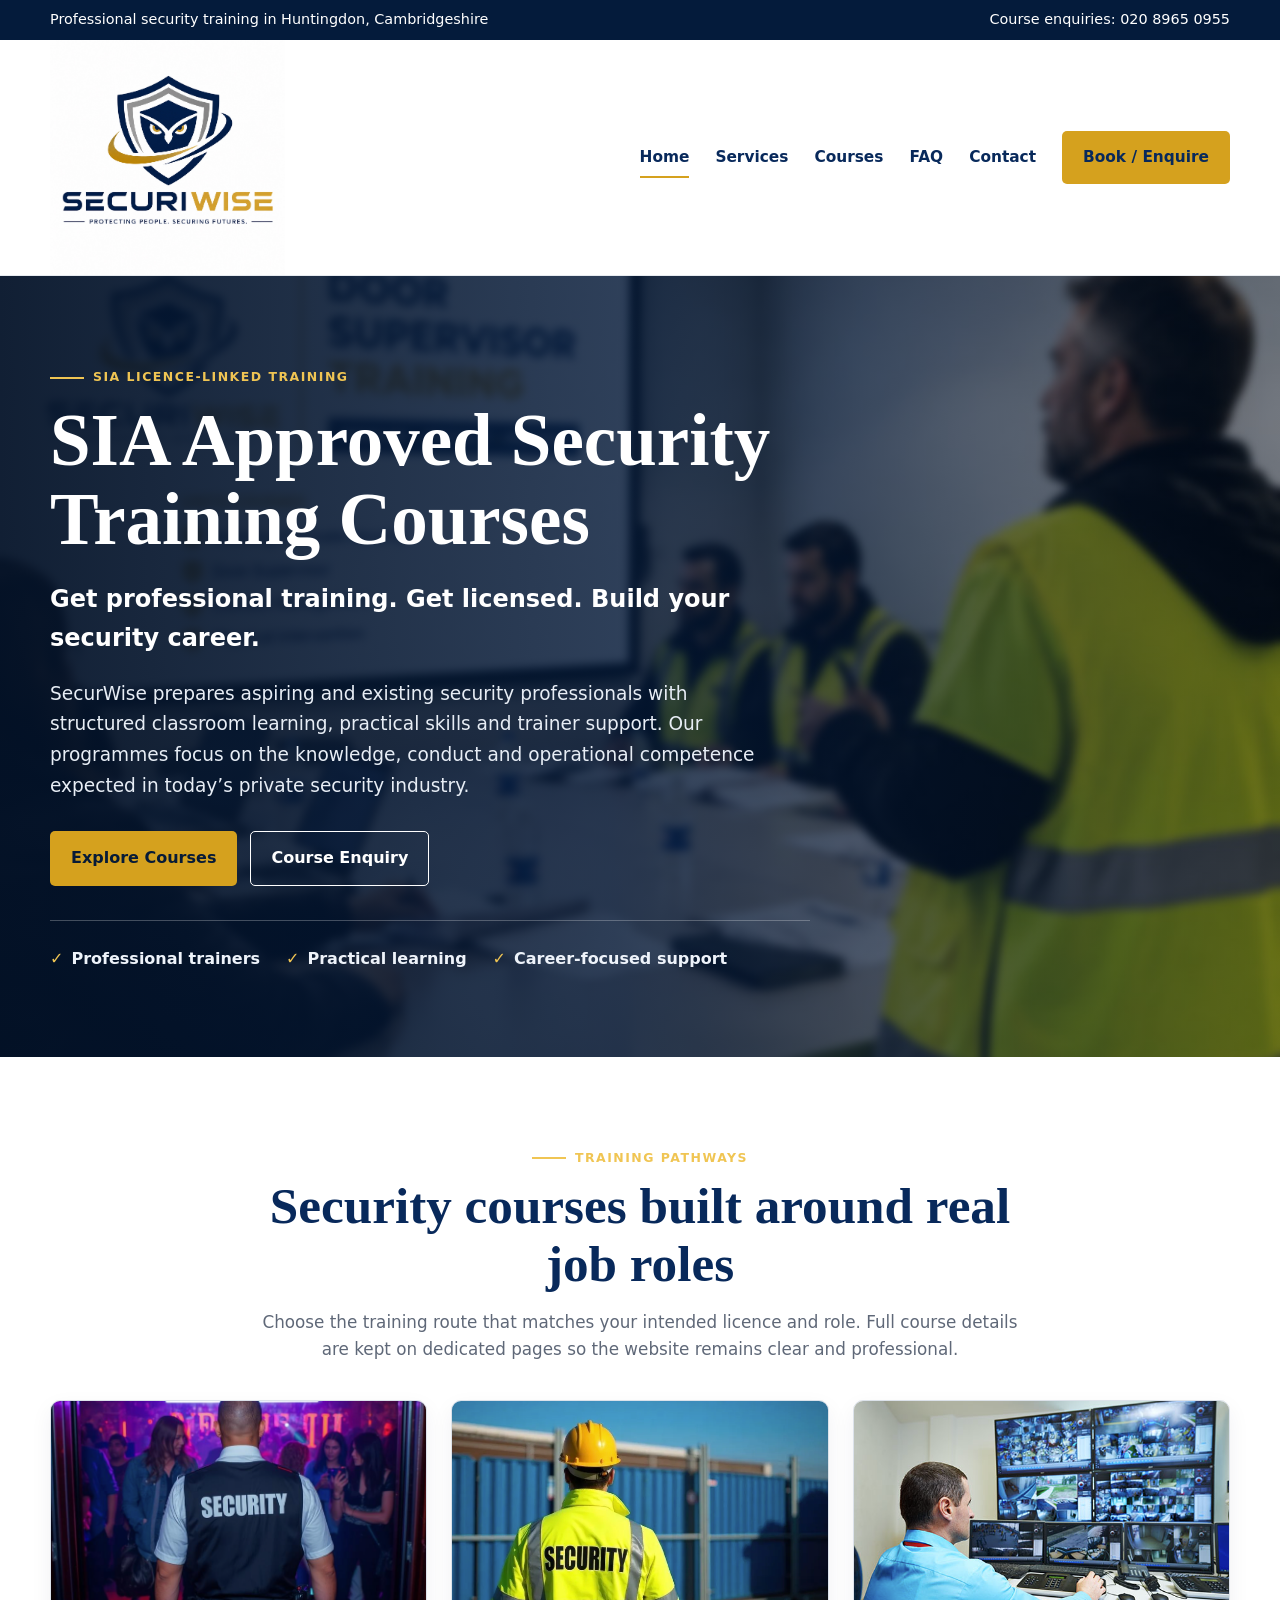
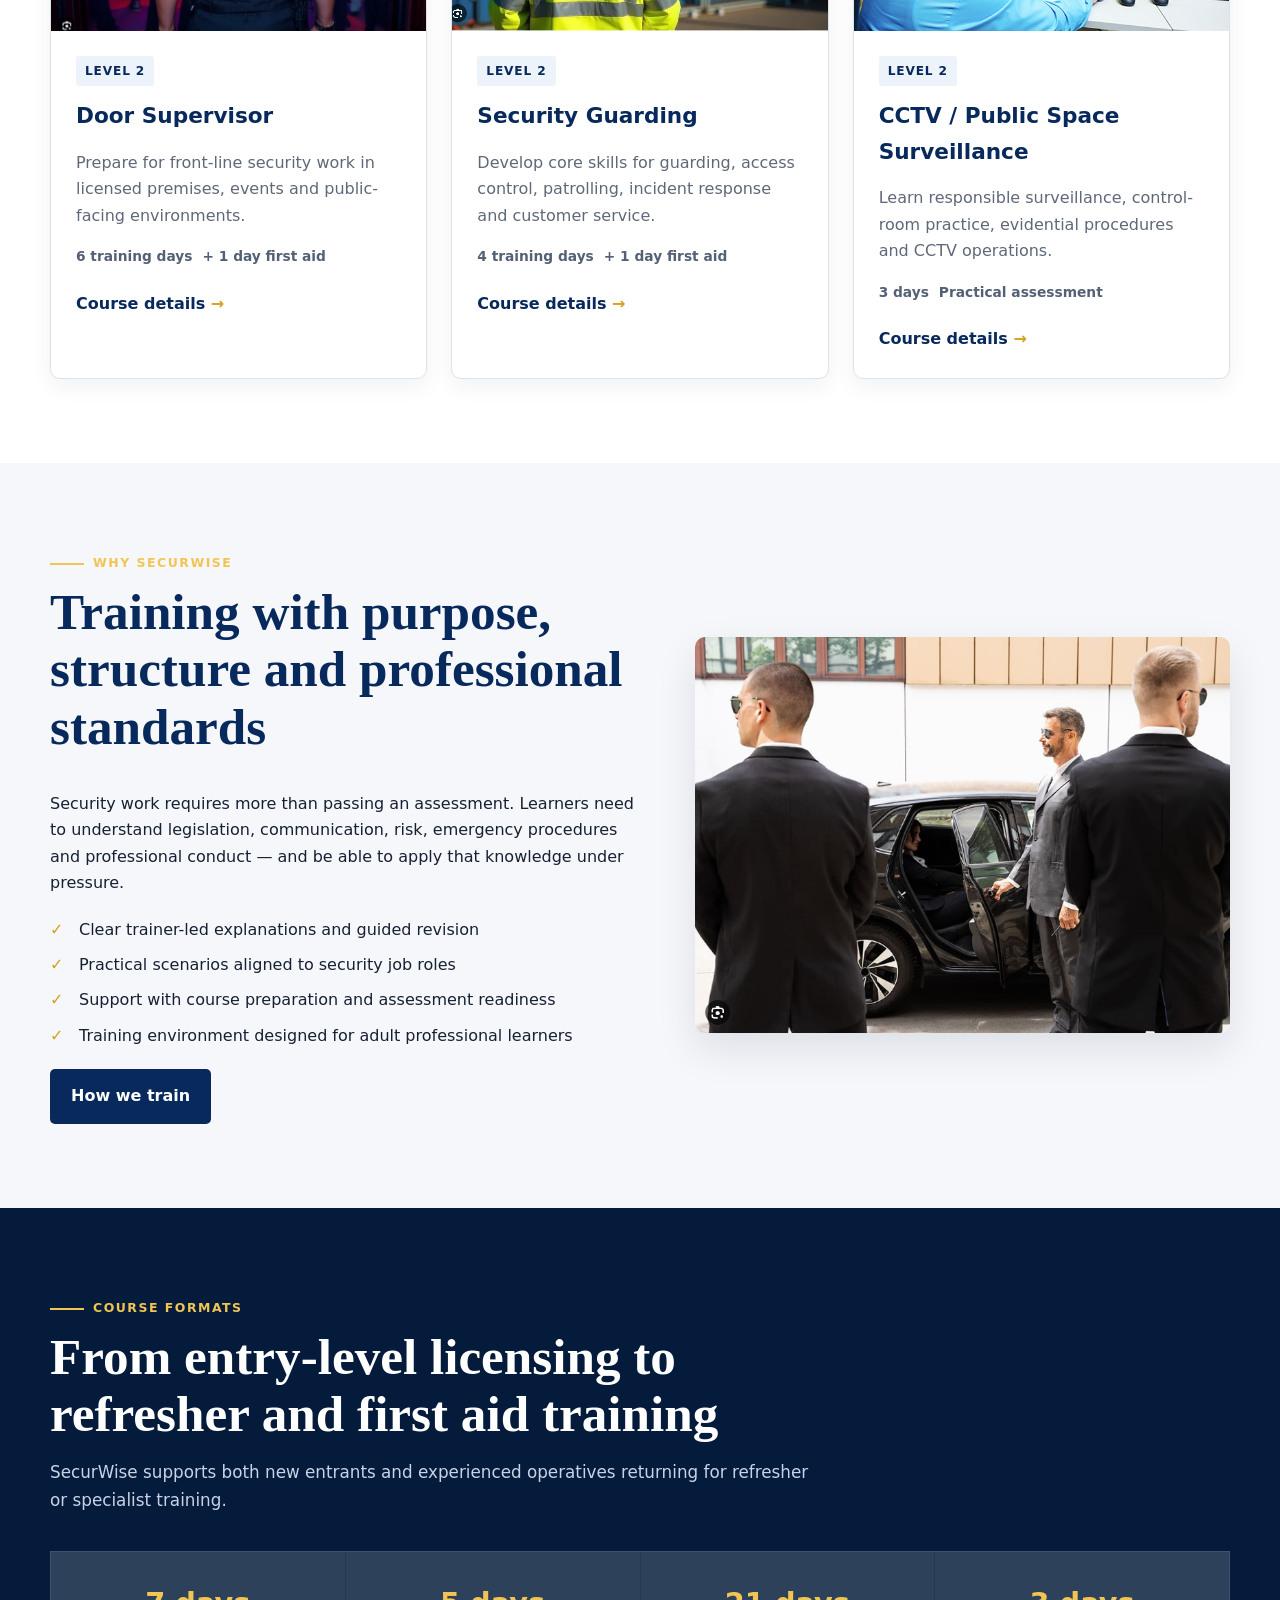
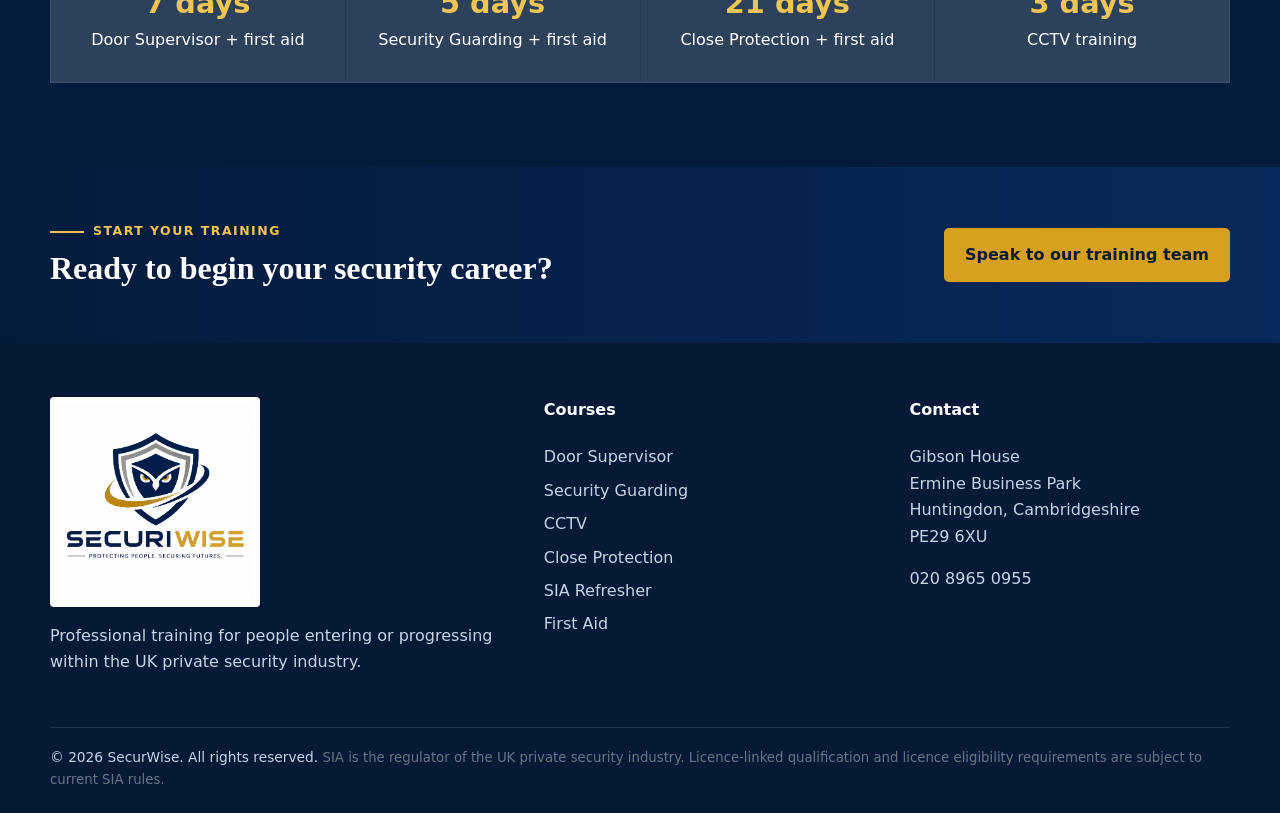
==== commit c85ce8f9: "Add files via upload" ====
--- a/index.html
+++ b/index.html
@@ -1,37 +1,57 @@
-<!DOCTYPE html>
+<!doctype html>
 <html lang="en">
 <head>
-<meta charset="UTF-8">
-<meta name="viewport" content="width=device-width, initial-scale=1.0">
-<title>SecurWise | SIA Approved Security Training Courses</title>
-<link rel="icon" href="images/favicon.png">
-<link rel="stylesheet" href="css/style.css">
-</head>
-<body>
-<header>
-<img src="images/logo.jpeg" class="logo" alt="SecurWise Logo">
-<nav>
-<a href="/">Home</a>
-<a href="services">Services</a>
-<a href="courses">Courses</a>
-<a href="faq">FAQ</a>
-<a href="contact">Contact</a>
-</nav>
-</header>
+<meta charset="utf-8"><meta name="viewport" content="width=device-width,initial-scale=1">
+<title>SecurWise | Professional SIA Security Training</title>
+<meta name="description" content="Professional SIA licence-linked security training in Huntingdon, Cambridgeshire.">
+<link rel="icon" type="image/png" href="/assets/images/favicon.png">
+<link rel="stylesheet" href="/assets/css/style.css">
+</head><body>
+<div class="topbar"><div class="container"><span>Professional security training in Huntingdon, Cambridgeshire</span><a href="tel:02089650955">Course enquiries: 020 8965 0955</a></div></div>
+<header class="site-header"><div class="container header-inner">
+<a class="brand" href="/"><img src="/assets/images/logo.jpeg" alt="SecurWise"></a>
+<button class="menu-btn" aria-label="Open navigation">☰</button>
+<nav class="nav"><a class="active" href="/">Home</a><a class="" href="/services/">Services</a><a class="" href="/courses/">Courses</a><a class="" href="/faq/">FAQ</a><a class="" href="/contact/">Contact</a><a class="nav-cta" href="/contact/">Book / Enquire</a></nav>
+</div></header>
+<main>
+<section class="hero"><div class="container"><div class="hero-content">
+<div class="eyebrow">SIA licence-linked training</div>
+<h1>SIA Approved Security Training Courses</h1>
+<h2>Get professional training. Get licensed. Build your security career.</h2>
+<p>SecurWise prepares aspiring and existing security professionals with structured classroom learning, practical skills and trainer support. Our programmes focus on the knowledge, conduct and operational competence expected in today’s private security industry.</p>
+<div class="actions"><a class="btn btn-gold" href="/courses/">Explore Courses</a><a class="btn btn-outline" href="/contact/">Course Enquiry</a></div>
+<div class="hero-trust"><span>Professional trainers</span><span>Practical learning</span><span>Career-focused support</span></div>
+</div></div></section>
 
-<section class="hero">
-<div class="overlay">
-<h1>SIA Approved Security Training Courses</h1>
-<h2>Get Professional Training. Get Licensed. Build Your Security Career.</h2>
-<p>SecurWise provides professional security training designed to prepare learners for successful careers in the private security industry with experienced trainers and practical learning support.</p>
-<a class="btn" href="courses">View Courses</a>
+<section class="section"><div class="container">
+<div class="section-head center"><div class="eyebrow">Training pathways</div><h2>Security courses built around real job roles</h2><p>Choose the training route that matches your intended licence and role. Full course details are kept on dedicated pages so the website remains clear and professional.</p></div>
+<div class="grid grid-3">
+<article class="course-card"><img src="/assets/images/door-supervisor.png" alt="Door supervisor at a venue"><div class="body"><span class="tag">Level 2</span><h3>Door Supervisor</h3><p>Prepare for front-line security work in licensed premises, events and public-facing environments.</p><div class="meta"><span>6 training days</span><span>+ 1 day first aid</span></div><a class="card-link" href="/courses/door-supervisor/">Course details</a></div></article>
+<article class="course-card"><img src="/assets/images/security-guarding.png" alt="Security guard at a site"><div class="body"><span class="tag">Level 2</span><h3>Security Guarding</h3><p>Develop core skills for guarding, access control, patrolling, incident response and customer service.</p><div class="meta"><span>4 training days</span><span>+ 1 day first aid</span></div><a class="card-link" href="/courses/security-guarding/">Course details</a></div></article>
+<article class="course-card"><img src="/assets/images/cctv.png" alt="CCTV control room"><div class="body"><span class="tag">Level 2</span><h3>CCTV / Public Space Surveillance</h3><p>Learn responsible surveillance, control-room practice, evidential procedures and CCTV operations.</p><div class="meta"><span>3 days</span><span>Practical assessment</span></div><a class="card-link" href="/courses/cctv/">Course details</a></div></article>
+</div></div></section>
+
+<section class="section soft"><div class="container split">
+<div><div class="eyebrow">Why SecurWise</div><div class="section-head"><h2>Training with purpose, structure and professional standards</h2></div>
+<p>Security work requires more than passing an assessment. Learners need to understand legislation, communication, risk, emergency procedures and professional conduct — and be able to apply that knowledge under pressure.</p>
+<ul class="tick-list"><li>Clear trainer-led explanations and guided revision</li><li>Practical scenarios aligned to security job roles</li><li>Support with course preparation and assessment readiness</li><li>Training environment designed for adult professional learners</li></ul>
+<a class="btn btn-navy" href="/services/">How we train</a></div>
+<img src="/assets/images/executive-protection.png" alt="Professional close protection team">
+</div></section>
+
+<section class="section dark"><div class="container">
+<div class="section-head"><div class="eyebrow">Course formats</div><h2>From entry-level licensing to refresher and first aid training</h2><p>SecurWise supports both new entrants and experienced operatives returning for refresher or specialist training.</p></div>
+<div class="stats"><div class="stat"><strong>7 days</strong>Door Supervisor + first aid</div><div class="stat"><strong>5 days</strong>Security Guarding + first aid</div><div class="stat"><strong>21 days</strong>Close Protection + first aid</div><div class="stat"><strong>3 days</strong>CCTV training</div></div>
+</div></section>
+</main>
+
+<section class="cta-band"><div class="container"><div><div class="eyebrow">Start your training</div><h2>Ready to begin your security career?</h2></div><a class="btn btn-gold" href="/contact/">Speak to our training team</a></div></section>
+<footer class="footer"><div class="container">
+<div class="footer-grid">
+<div><img src="/assets/images/logo.jpeg" alt="SecurWise"><p>Professional training for people entering or progressing within the UK private security industry.</p></div>
+<div><h4>Courses</h4><a href="/courses/door-supervisor/">Door Supervisor</a><a href="/courses/security-guarding/">Security Guarding</a><a href="/courses/cctv/">CCTV</a><a href="/courses/close-protection/">Close Protection</a><a href="/courses/refresher/">SIA Refresher</a><a href="/courses/first-aid/">First Aid</a></div>
+<div><h4>Contact</h4><p>Gibson House<br>Ermine Business Park<br>Huntingdon, Cambridgeshire<br>PE29 6XU</p><a href="tel:02089650955">020 8965 0955</a></div>
 </div>
-</section>
-
-<section class="intro">
-<h2>Professional Security Training</h2>
-<p>Our training programmes help learners develop the knowledge, confidence and practical skills required to perform security roles efficiently and professionally.</p>
-</section>
-<script src="js/script.js"></script>
-</body>
-</html>
+<div class="footer-bottom">© <span data-year></span> SecurWise. All rights reserved. <span class="small-print">SIA is the regulator of the UK private security industry. Licence-linked qualification and licence eligibility requirements are subject to current SIA rules.</span></div>
+</div></footer>
+<script src="/assets/js/script.js"></script></body></html>
--- a/assets/css/style.css
+++ b/assets/css/style.css
@@ -0,0 +1,124 @@
+
+:root{
+  --navy:#08295b; --navy2:#041b3b; --gold:#d5a11e; --gold2:#f0c553;
+  --ink:#172033; --muted:#5f6878; --line:#dce2ea; --soft:#f5f7fa; --white:#fff;
+  --shadow:0 16px 40px rgba(5,23,50,.10);
+}
+*{box-sizing:border-box}
+html{scroll-behavior:smooth}
+body{margin:0;font-family:Inter,ui-sans-serif,system-ui,-apple-system,BlinkMacSystemFont,"Segoe UI",Arial,sans-serif;color:var(--ink);background:#fff;line-height:1.65}
+a{color:inherit}
+img{max-width:100%;display:block}
+.container{width:min(1180px,calc(100% - 40px));margin:auto}
+.topbar{background:var(--navy2);color:#fff;font-size:.9rem}
+.topbar .container{display:flex;justify-content:space-between;gap:20px;padding:8px 0}
+.topbar a{text-decoration:none}
+.site-header{position:sticky;top:0;z-index:50;background:rgba(255,255,255,.97);border-bottom:1px solid #e7ebf0;backdrop-filter:blur(12px)}
+.header-inner{min-height:92px;display:flex;align-items:center;justify-content:space-between;gap:25px}
+.brand img{width:235px;height:auto}
+.nav{display:flex;align-items:center;gap:26px}
+.nav a{text-decoration:none;color:var(--navy);font-weight:700;font-size:.96rem;position:relative}
+.nav a:not(.nav-cta):after{content:"";position:absolute;height:2px;background:var(--gold);left:0;right:100%;bottom:-8px;transition:.2s}
+.nav a:hover:after,.nav a.active:after{right:0}
+.nav-cta,.btn{display:inline-flex;align-items:center;justify-content:center;gap:9px;border-radius:5px;text-decoration:none;font-weight:800;padding:13px 20px;border:1px solid transparent;cursor:pointer}
+.nav-cta,.btn-gold{background:var(--gold);color:#071b37}
+.btn-gold:hover{background:var(--gold2)}
+.btn-navy{background:var(--navy);color:#fff}
+.btn-outline{border-color:#fff;color:#fff;background:transparent}
+.menu-btn{display:none;background:none;border:0;font-size:1.8rem;color:var(--navy)}
+.hero{position:relative;min-height:670px;display:flex;align-items:center;background:url('../images/hero-training-blur.jpg') center/cover no-repeat;color:#fff;overflow:hidden}
+.hero:before{content:"";position:absolute;inset:0;background:linear-gradient(90deg,rgba(3,18,40,.94) 0%,rgba(3,24,55,.82) 48%,rgba(3,18,40,.50) 100%)}
+.hero-content{position:relative;z-index:1;max-width:760px;padding:85px 0}
+.eyebrow{display:inline-flex;align-items:center;gap:9px;color:var(--gold2);font-weight:900;letter-spacing:.12em;text-transform:uppercase;font-size:.78rem}
+.eyebrow:before{content:"";width:34px;height:2px;background:currentColor}
+.hero h1,.page-hero h1{font-family:Georgia,"Times New Roman",serif;line-height:1.08;margin:14px 0 20px;font-weight:700}
+.hero h1{font-size:clamp(2.8rem,5.7vw,5.2rem);max-width:900px}
+.hero p{font-size:1.16rem;max-width:720px;color:#e7edf5}
+.actions{display:flex;gap:13px;flex-wrap:wrap;margin-top:30px}
+.hero-trust{display:flex;gap:26px;flex-wrap:wrap;margin-top:34px;padding-top:25px;border-top:1px solid rgba(255,255,255,.25);font-weight:700;color:#eef3fa}
+.hero-trust span:before{content:"✓";color:var(--gold2);margin-right:8px}
+.section{padding:84px 0}
+.section.soft{background:var(--soft)}
+.section.dark{background:var(--navy2);color:#fff}
+.section-head{max-width:760px;margin-bottom:36px}
+.section-head.center{text-align:center;margin-left:auto;margin-right:auto}
+.section-head h2{font-family:Georgia,"Times New Roman",serif;font-size:clamp(2rem,4vw,3.25rem);line-height:1.12;color:var(--navy);margin:9px 0 14px}
+.dark .section-head h2{color:#fff}
+.section-head p{color:var(--muted);font-size:1.05rem}
+.dark .section-head p{color:#c8d4e5}
+.grid{display:grid;gap:24px}
+.grid-3{grid-template-columns:repeat(3,1fr)}
+.grid-4{grid-template-columns:repeat(4,1fr)}
+.course-card,.info-card{background:#fff;border:1px solid var(--line);border-radius:10px;overflow:hidden;box-shadow:0 8px 22px rgba(7,29,62,.06);transition:.22s}
+.course-card:hover{transform:translateY(-4px);box-shadow:var(--shadow)}
+.course-card img{width:100%;height:230px;object-fit:cover}
+.course-card .body,.info-card{padding:25px}
+.tag{display:inline-block;background:#edf3fb;color:var(--navy);padding:5px 9px;border-radius:3px;font-size:.76rem;font-weight:900;text-transform:uppercase;letter-spacing:.07em}
+.course-card h3{font-size:1.35rem;color:var(--navy);margin:12px 0 8px}
+.course-card p{color:var(--muted)}
+.meta{display:flex;gap:10px;flex-wrap:wrap;font-size:.86rem;font-weight:800;color:#536075;margin:15px 0}
+.card-link{display:inline-block;margin-top:8px;color:var(--navy);font-weight:900;text-decoration:none}
+.card-link:after{content:" →";color:var(--gold)}
+.split{display:grid;grid-template-columns:1.05fr .95fr;gap:54px;align-items:center}
+.split img{border-radius:10px;box-shadow:var(--shadow)}
+.tick-list{padding:0;list-style:none;margin:20px 0}
+.tick-list li{position:relative;padding-left:29px;margin:9px 0}
+.tick-list li:before{content:"✓";position:absolute;left:0;color:var(--gold);font-weight:900}
+.stats{display:grid;grid-template-columns:repeat(4,1fr);gap:1px;background:rgba(255,255,255,.13);border:1px solid rgba(255,255,255,.13)}
+.stat{padding:28px;text-align:center;background:rgba(255,255,255,.04)}
+.stat strong{display:block;color:var(--gold2);font-size:1.8rem}
+.page-hero{background:linear-gradient(120deg,var(--navy2),var(--navy));color:#fff;padding:88px 0}
+.page-hero h1{font-size:clamp(2.5rem,5vw,4.6rem);max-width:850px}
+.page-hero p{max-width:760px;color:#d9e2ef;font-size:1.08rem}
+.breadcrumb{font-size:.88rem;color:#b8c7db;margin-bottom:12px}
+.breadcrumb a{color:#fff;text-decoration:none}
+.course-hero{padding:70px 0;background:#f4f7fb}
+.course-hero .split{grid-template-columns:1.1fr .9fr}
+.course-hero h1{font-family:Georgia,"Times New Roman",serif;color:var(--navy);font-size:clamp(2.4rem,4.8vw,4.2rem);line-height:1.08;margin:12px 0}
+.course-facts{display:grid;grid-template-columns:repeat(3,1fr);gap:12px;margin:24px 0}
+.fact{border-left:3px solid var(--gold);background:#fff;padding:13px 15px;box-shadow:0 5px 15px rgba(7,29,62,.05)}
+.fact small{display:block;color:var(--muted);font-weight:700}
+.fact strong{color:var(--navy)}
+.content-layout{display:grid;grid-template-columns:minmax(0,1fr) 330px;gap:50px;align-items:start}
+.prose h2{font-family:Georgia,"Times New Roman",serif;color:var(--navy);font-size:2rem;margin-top:34px}
+.prose h3{color:var(--navy);margin-top:24px}
+.prose p,.prose li{color:#465165}
+.prose ul{padding-left:21px}
+.sidebar{position:sticky;top:120px}
+.sidebar-box{border:1px solid var(--line);padding:24px;border-radius:8px;background:#fff;box-shadow:0 8px 22px rgba(7,29,62,.06)}
+.sidebar-box h3{margin-top:0;color:var(--navy)}
+.sidebar .btn{width:100%;margin-top:8px}
+.notice{border-left:4px solid var(--gold);background:#fff8df;padding:18px 20px;margin:25px 0;color:#5b4b15}
+.accordion{border-top:1px solid var(--line)}
+.acc-item{border-bottom:1px solid var(--line)}
+.acc-btn{width:100%;padding:20px 2px;background:none;border:0;text-align:left;font:inherit;font-weight:800;color:var(--navy);display:flex;justify-content:space-between;cursor:pointer}
+.acc-panel{max-height:0;overflow:hidden;transition:max-height .28s ease}
+.acc-panel p{margin:0;padding:0 8px 20px 2px;color:var(--muted)}
+.acc-item.open .acc-panel{max-height:500px}
+.form-card{background:#fff;border:1px solid var(--line);border-radius:10px;padding:30px;box-shadow:var(--shadow)}
+.form-grid{display:grid;grid-template-columns:1fr 1fr;gap:16px}
+.form-card label{display:block;font-size:.9rem;font-weight:800;color:var(--navy);margin-bottom:5px}
+.form-card input,.form-card select,.form-card textarea{width:100%;border:1px solid #cfd6df;border-radius:5px;padding:13px;font:inherit}
+.form-card textarea{min-height:150px;resize:vertical}
+.full{grid-column:1/-1}
+.form-note{font-size:.84rem;color:var(--muted)}
+.contact-list{padding:0;list-style:none}
+.contact-list li{margin:12px 0}
+.contact-list strong{color:var(--navy);display:block}
+.cta-band{background:linear-gradient(90deg,var(--navy2),var(--navy));color:#fff;padding:48px 0}
+.cta-band .container{display:flex;align-items:center;justify-content:space-between;gap:25px}
+.cta-band h2{font-family:Georgia,"Times New Roman",serif;font-size:2rem;margin:0}
+.footer{background:#061a38;color:#c8d3e3;padding:54px 0 22px}
+.footer-grid{display:grid;grid-template-columns:1.4fr 1fr 1fr;gap:45px}
+.footer img{width:210px;background:#fff;padding:6px;border-radius:4px}
+.footer h4{color:#fff;margin-top:0}
+.footer a{display:block;text-decoration:none;color:#c8d3e3;margin:7px 0}
+.footer-bottom{border-top:1px solid rgba(255,255,255,.12);margin-top:35px;padding-top:18px;font-size:.86rem}
+.small-print{font-size:.83rem;color:#6a7484}
+@media(max-width:900px){
+  .menu-btn{display:block}.nav{display:none;position:absolute;top:92px;left:0;right:0;background:#fff;flex-direction:column;align-items:flex-start;padding:25px 30px;border-bottom:1px solid var(--line)}.nav.open{display:flex}
+  .grid-3,.grid-4,.stats{grid-template-columns:1fr 1fr}.split,.content-layout{grid-template-columns:1fr}.sidebar{position:static}.course-hero .split{grid-template-columns:1fr}.hero{min-height:610px}.brand img{width:205px}
+}
+@media(max-width:600px){
+  .container{width:min(100% - 28px,1180px)}.topbar .container{flex-direction:column;gap:0}.grid-3,.grid-4,.stats,.course-facts,.form-grid{grid-template-columns:1fr}.hero-content{padding:65px 0}.hero h1{font-size:2.65rem}.section{padding:62px 0}.cta-band .container{flex-direction:column;align-items:flex-start}.footer-grid{grid-template-columns:1fr}.full{grid-column:auto}
+}
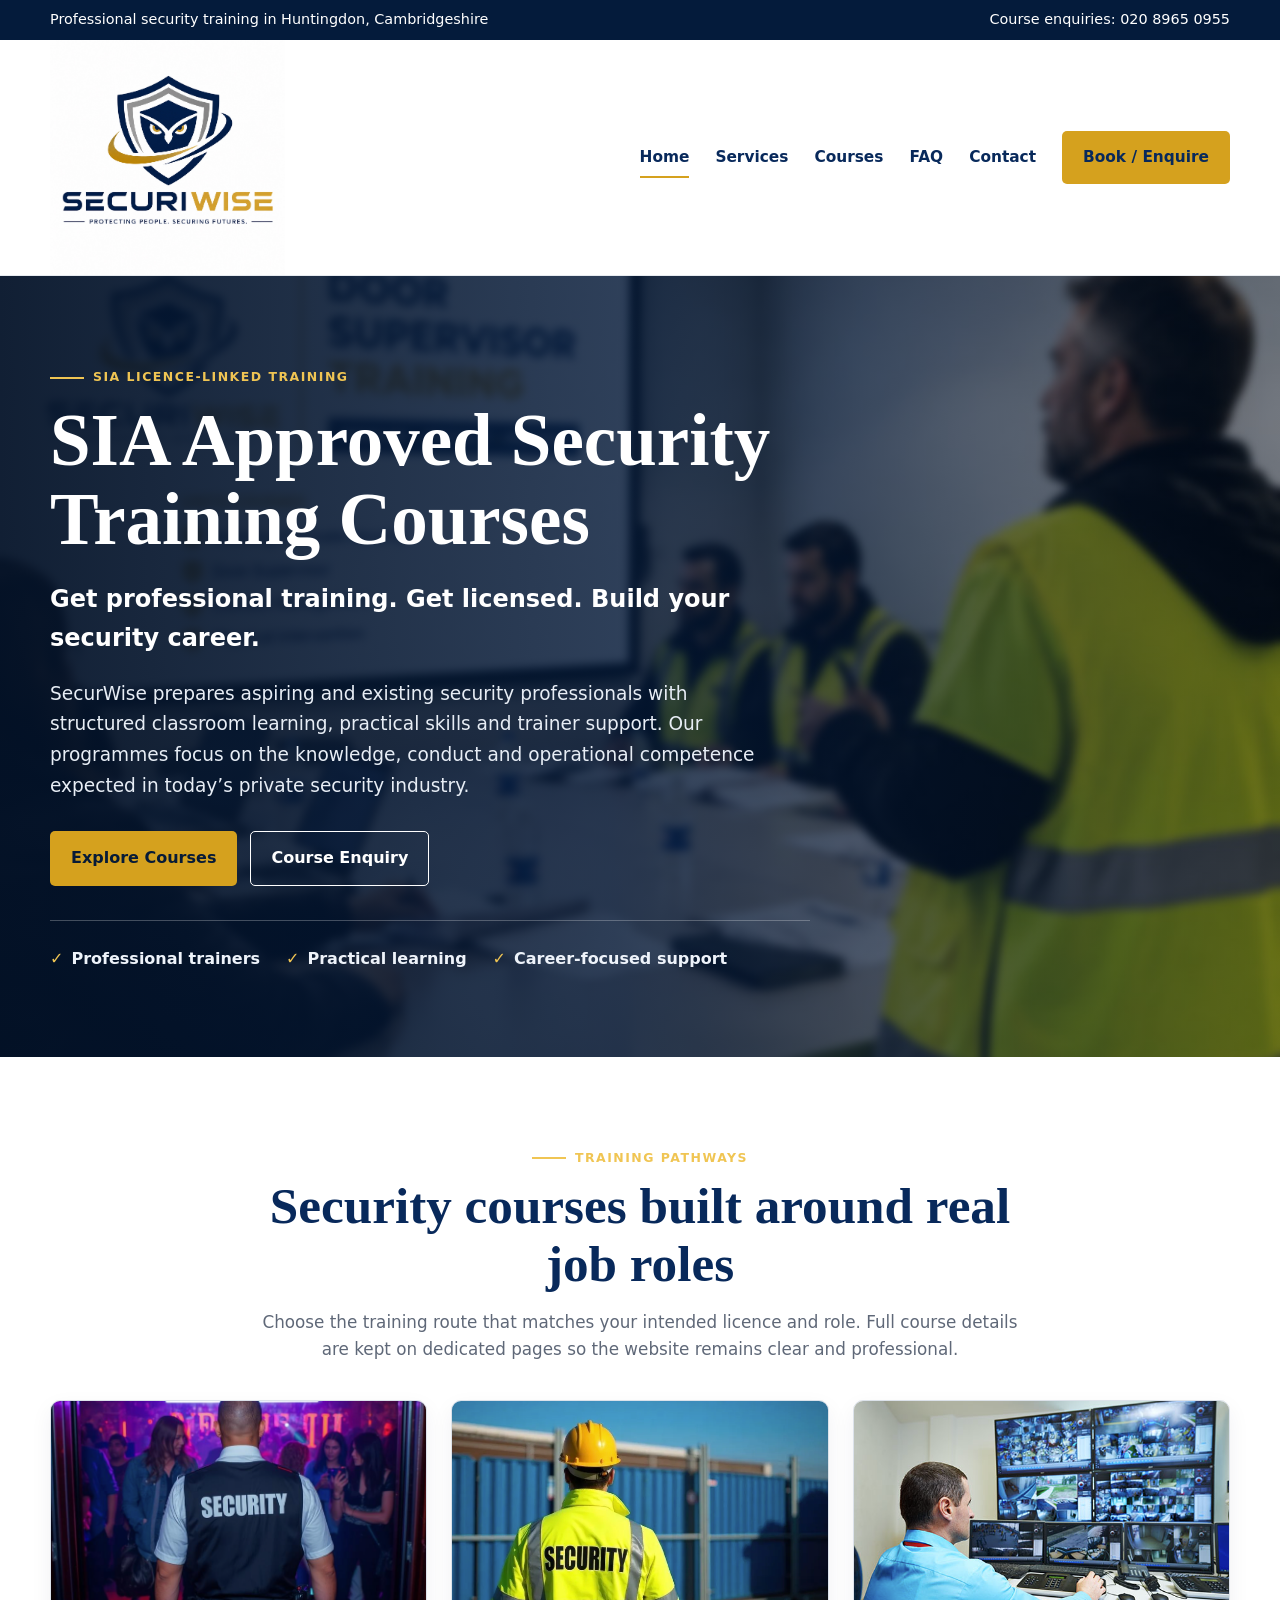
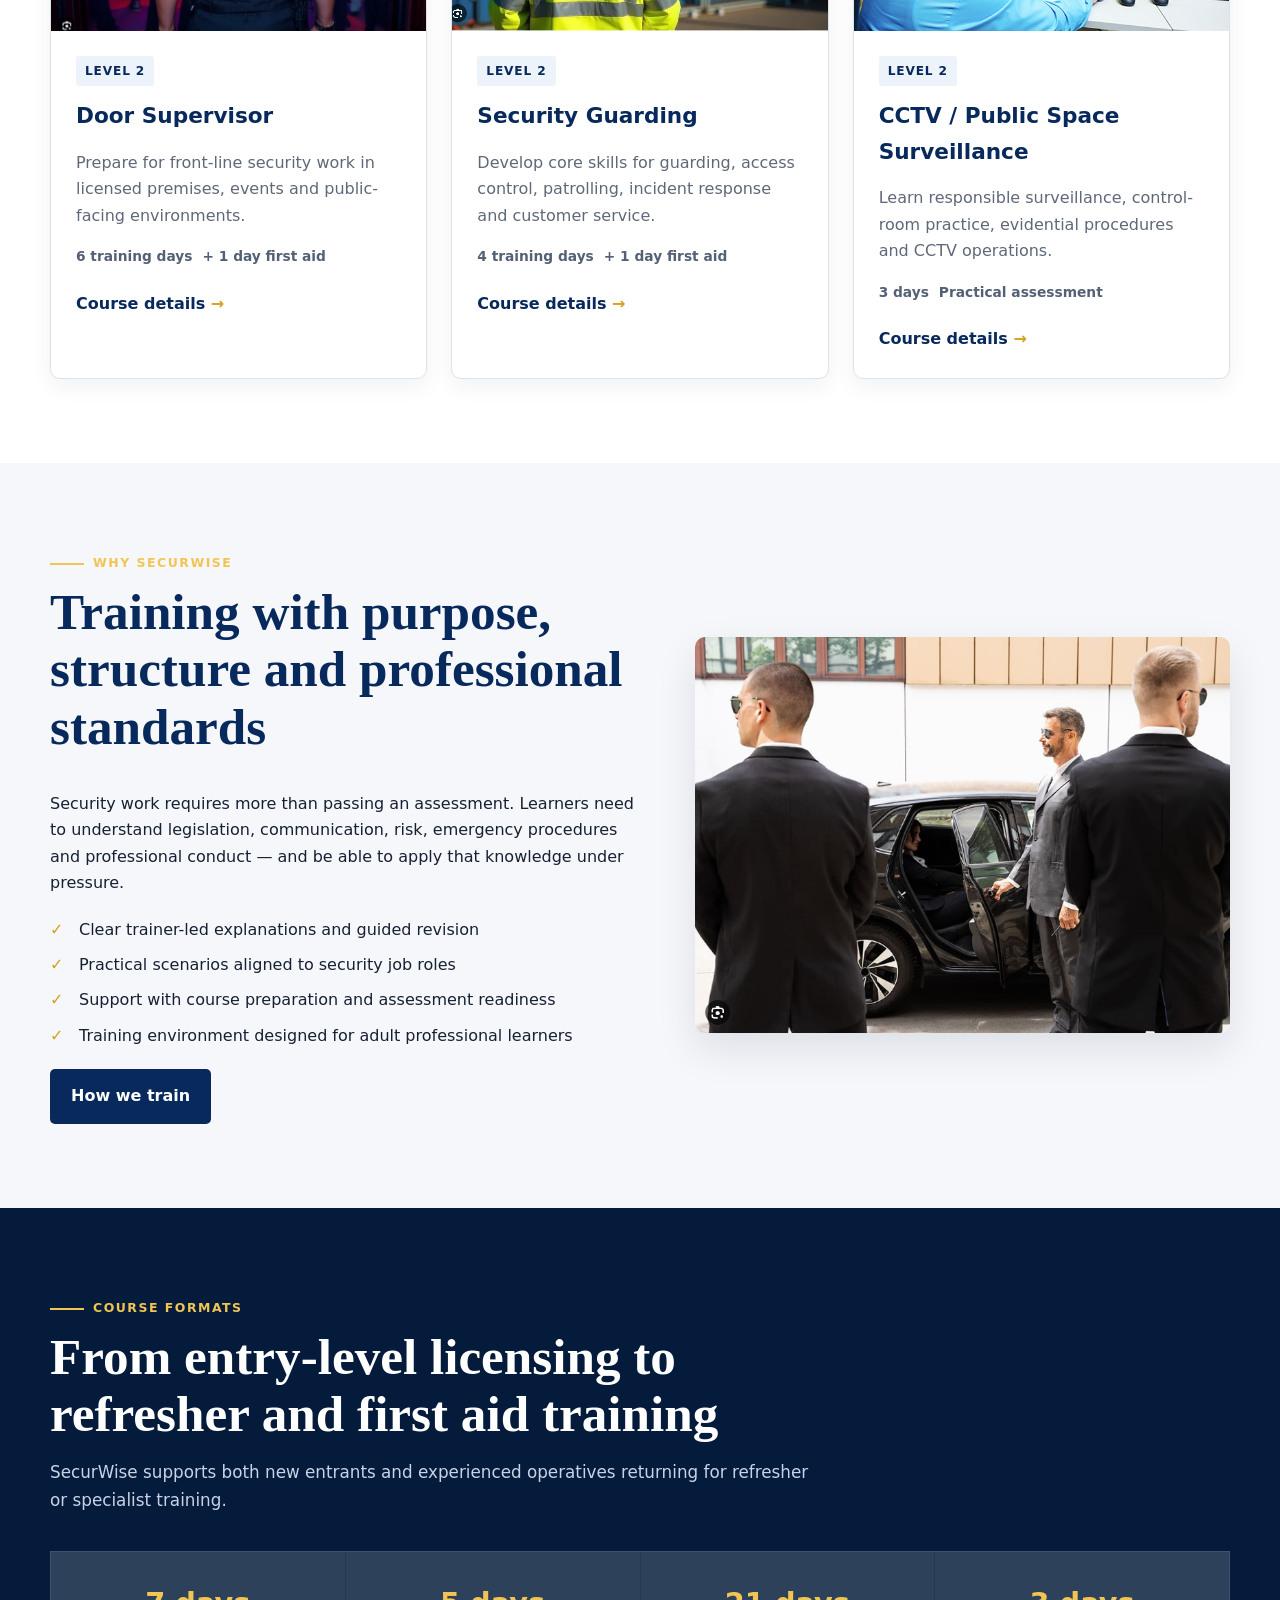
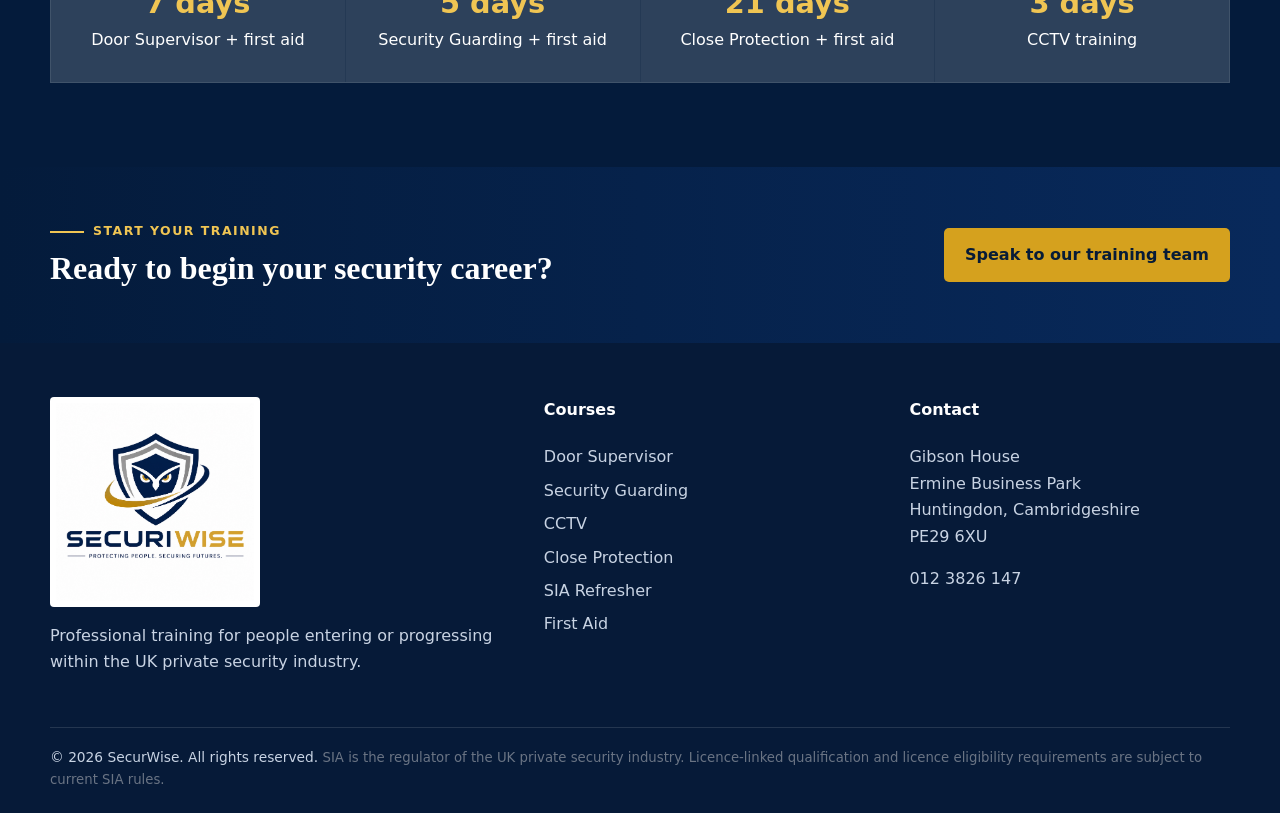
==== commit e460cfcb: "Update index.html" ====
--- a/index.html
+++ b/index.html
@@ -7,7 +7,7 @@
 <link rel="icon" type="image/png" href="/assets/images/favicon.png">
 <link rel="stylesheet" href="/assets/css/style.css">
 </head><body>
-<div class="topbar"><div class="container"><span>Professional security training in Huntingdon, Cambridgeshire</span><a href="tel:02089650955">Course enquiries: 020 8965 0955</a></div></div>
+<div class="topbar"><div class="container"><span>Professional security training in Huntingdon, Cambridgeshire</span><a href="tel:0123826147">Course enquiries: 020 8965 0955</a></div></div>
 <header class="site-header"><div class="container header-inner">
 <a class="brand" href="/"><img src="/assets/images/logo.jpeg" alt="SecurWise"></a>
 <button class="menu-btn" aria-label="Open navigation">☰</button>
@@ -50,8 +50,8 @@
 <div class="footer-grid">
 <div><img src="/assets/images/logo.jpeg" alt="SecurWise"><p>Professional training for people entering or progressing within the UK private security industry.</p></div>
 <div><h4>Courses</h4><a href="/courses/door-supervisor/">Door Supervisor</a><a href="/courses/security-guarding/">Security Guarding</a><a href="/courses/cctv/">CCTV</a><a href="/courses/close-protection/">Close Protection</a><a href="/courses/refresher/">SIA Refresher</a><a href="/courses/first-aid/">First Aid</a></div>
-<div><h4>Contact</h4><p>Gibson House<br>Ermine Business Park<br>Huntingdon, Cambridgeshire<br>PE29 6XU</p><a href="tel:02089650955">020 8965 0955</a></div>
+<div><h4>Contact</h4><p>Gibson House<br>Ermine Business Park<br>Huntingdon, Cambridgeshire<br>PE29 6XU</p><a href="tel:0123826147">012 3826 147</a></div>
 </div>
 <div class="footer-bottom">© <span data-year></span> SecurWise. All rights reserved. <span class="small-print">SIA is the regulator of the UK private security industry. Licence-linked qualification and licence eligibility requirements are subject to current SIA rules.</span></div>
 </div></footer>
-<script src="/assets/js/script.js"></script></body></html>+<script src="/assets/js/script.js"></script></body></html>
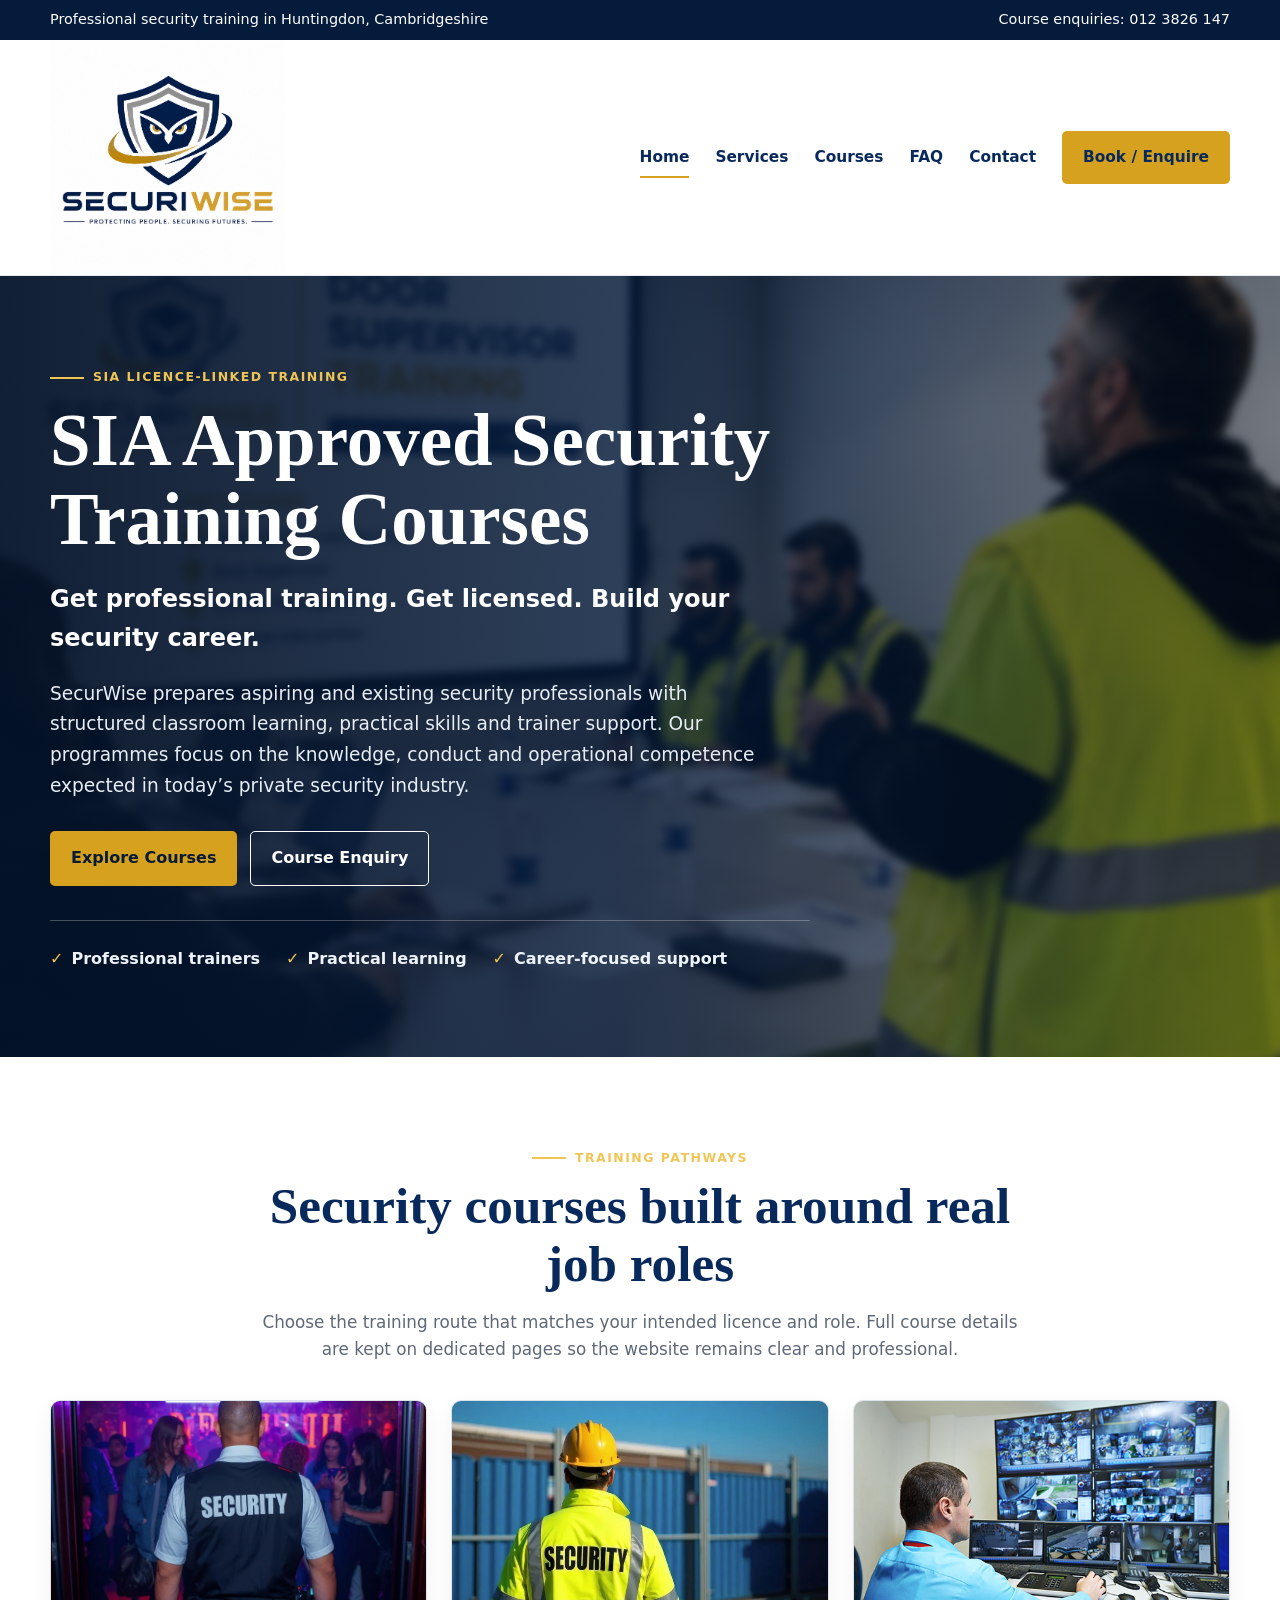
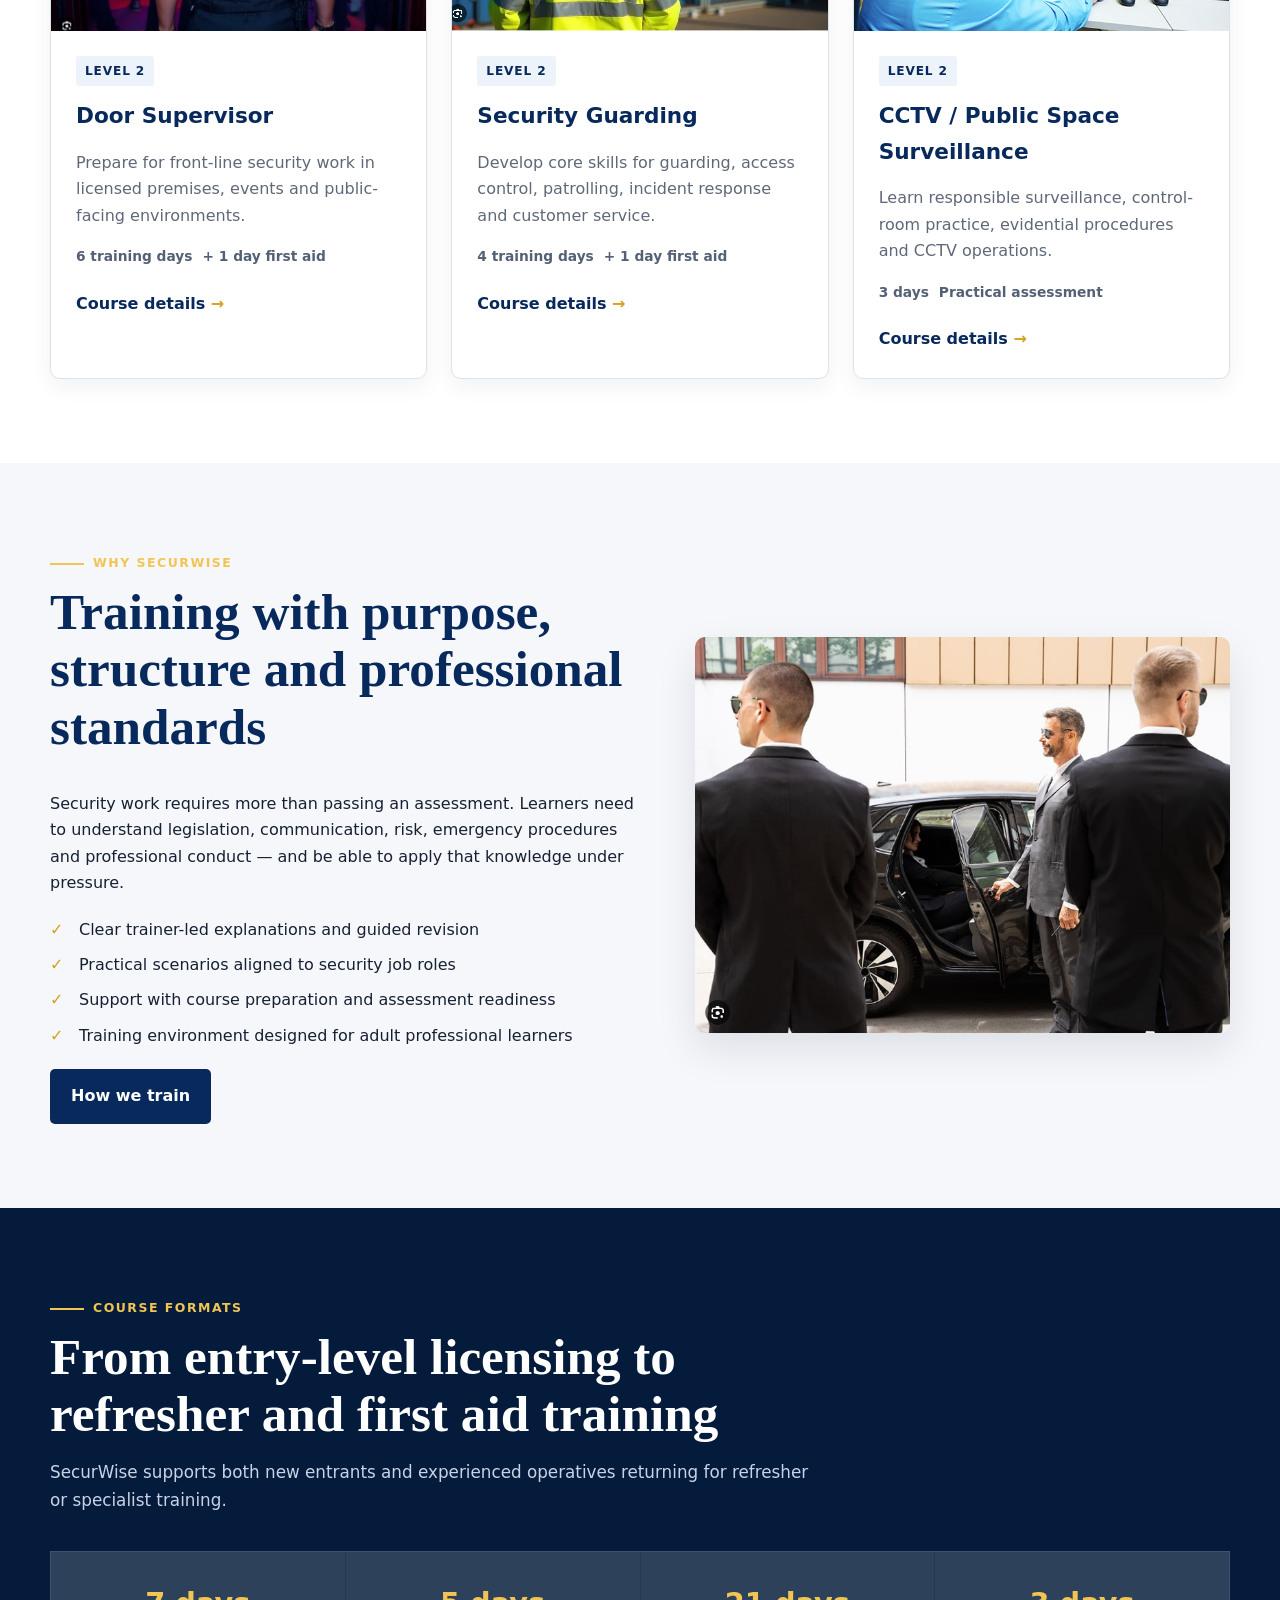
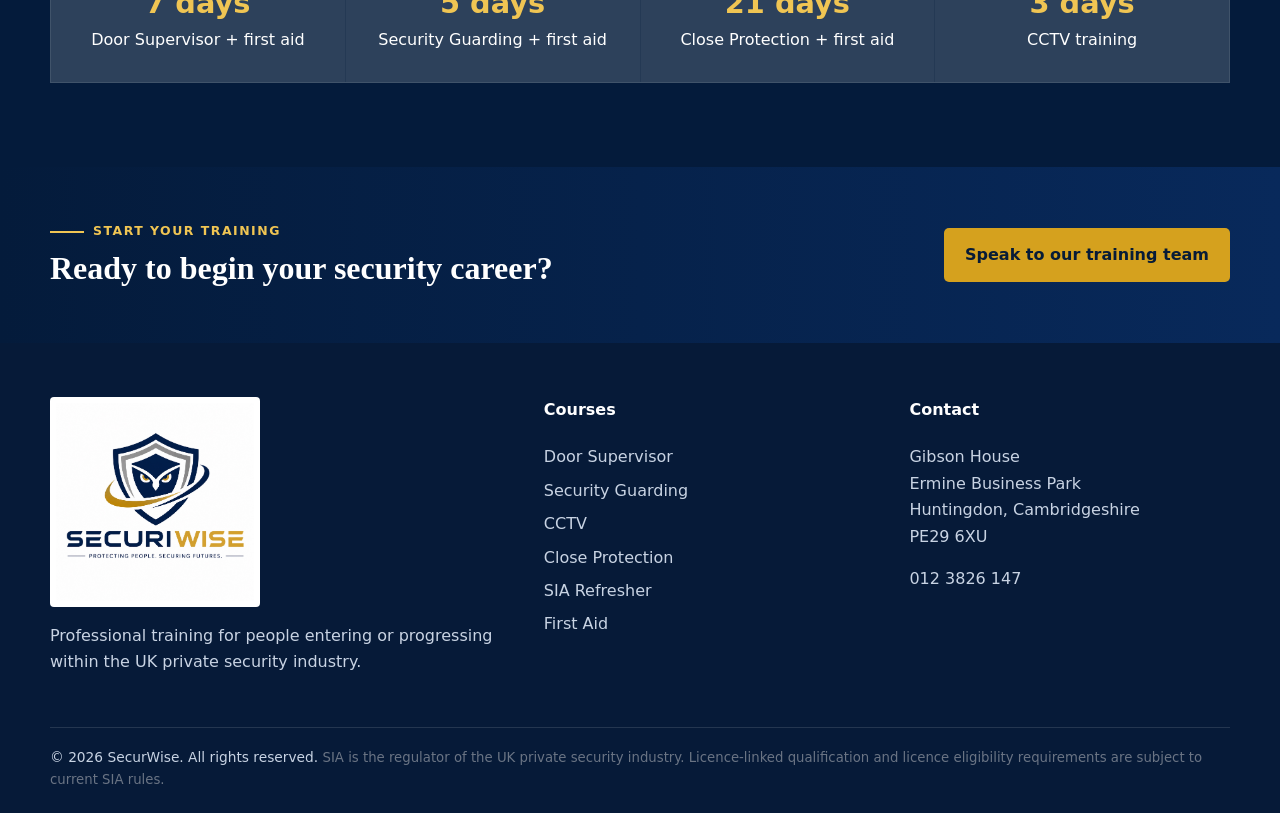
==== commit 15fc00dc: "Update index.html" ====
--- a/index.html
+++ b/index.html
@@ -7,7 +7,7 @@
 <link rel="icon" type="image/png" href="/assets/images/favicon.png">
 <link rel="stylesheet" href="/assets/css/style.css">
 </head><body>
-<div class="topbar"><div class="container"><span>Professional security training in Huntingdon, Cambridgeshire</span><a href="tel:0123826147">Course enquiries: 020 8965 0955</a></div></div>
+<div class="topbar"><div class="container"><span>Professional security training in Huntingdon, Cambridgeshire</span><a href="tel:0123826147">Course enquiries: 012 3826 147</a></div></div>
 <header class="site-header"><div class="container header-inner">
 <a class="brand" href="/"><img src="/assets/images/logo.jpeg" alt="SecurWise"></a>
 <button class="menu-btn" aria-label="Open navigation">☰</button>
